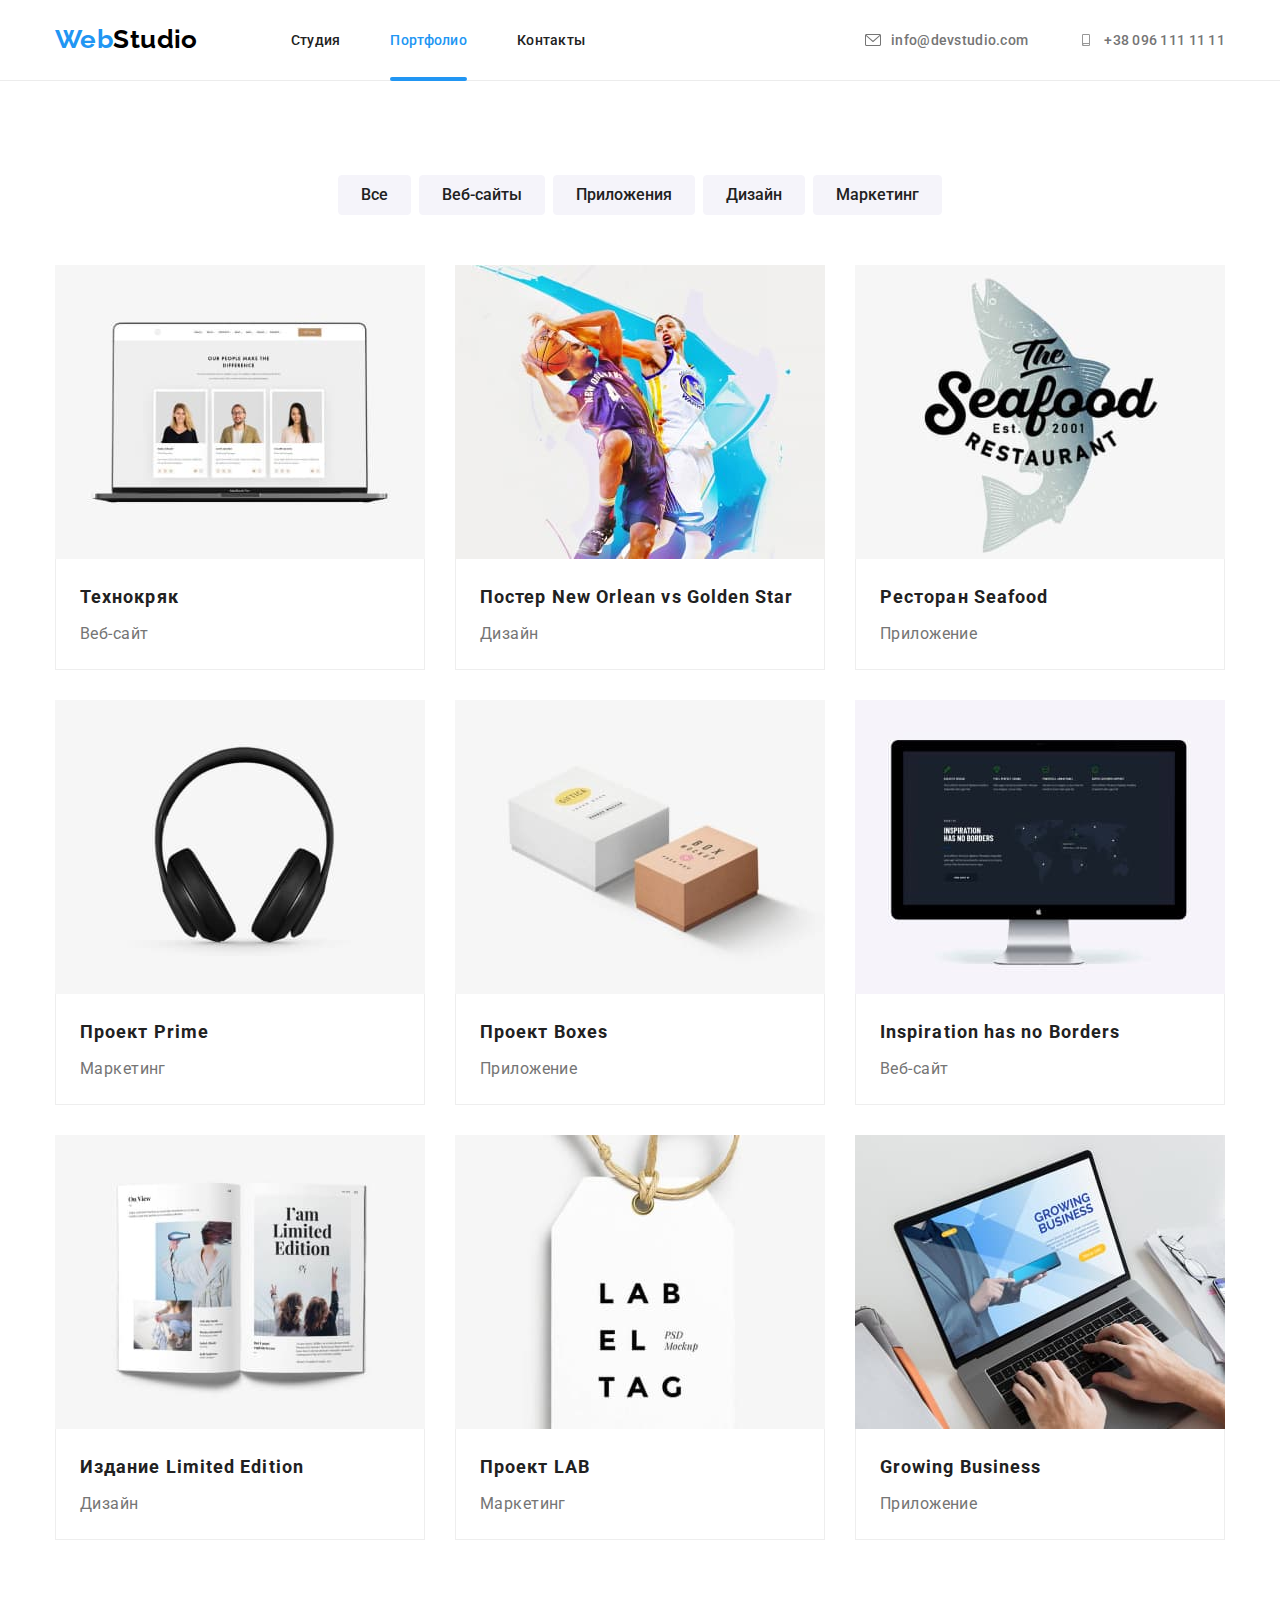
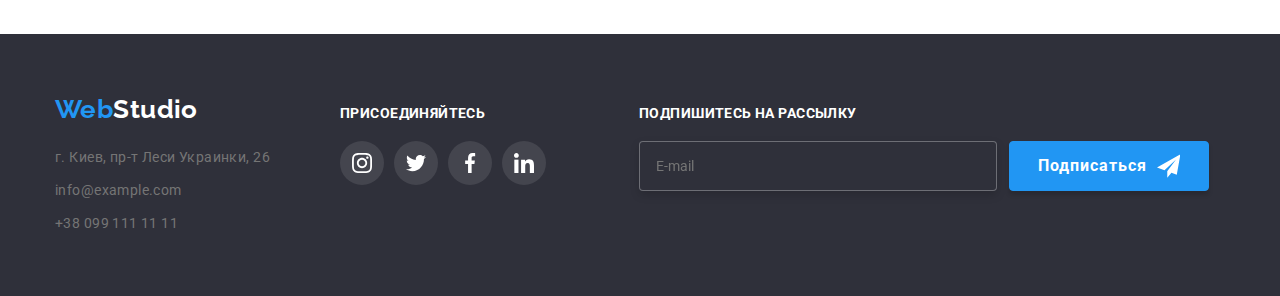
==== portfolio.html @ 95fa5e80 "initial" ====
<!DOCTYPE html>
<html lang="ru">

<head>
    <meta charset="UTF-8">
    <meta http-equiv="X-UA-Compatible" content="IE=edge">
    <meta name="viewport" content="width=device-width, initial-scale=1.0">
    <title>WebStudio (Version 2.1)</title>
    <link rel="preconnect" href="https://fonts.googleapis.com">
    <link rel="preconnect" href="https://fonts.gstatic.com" crossorigin>
    <link
        href="https://fonts.googleapis.com/css2?family=Raleway:wght@700&family=Roboto:wght@400;500;700;900&display=swap"
        rel="stylesheet">
    <link rel="stylesheet" href="https://cdnjs.cloudflare.com/ajax/libs/modern-normalize/1.1.0/modern-normalize.min.css">
    <link rel="stylesheet" href="./css/styles.css">
</head>

<body>
<!-- header -->
    <header class="header-nav">
        <div class="header-div container">
    
            <a lang="en" href="./index.html" class="logo-link"><span class="logo-accent">Web</span><span
                    class="logo-header">Studio</span></a>
    
            <nav>
                <ul class="nav list">
                    <li><a class="nav-link" href="./index.html">Студия</a></li>
                    <li><a class="nav-link current" href="./portfolio.html">Портфолио</a></li>
                    <li><a class="nav-link" href="">Контакты</a></li>
                </ul>
            </nav>
            <ul class="contact-list">
                <li><a class="nav-contact" href="mailto:info@devstudio.com">
                        <svg class="contacts-icon" width="16" height="12">
                            <use href="./images/icons.svg#icon-envelope"></use>
                        </svg>
                        info@devstudio.com</a></li>
                <li><a class="nav-contact" href="tel:+380961111111">
                        <svg class="contacts-icon" width="16" height="12">
                            <use href="./images/icons.svg#icon-smartphone"></use>
                        </svg>
                        +38 096 111 11 11</a></li>
            </ul>
    
        </div>
    </header>

<!-- main -->
    <main>
       <!-- filters -->
       <section class="section">
           <div class="container">
           <h1 class="section-title-hidden">Портфолио</h1>
           <ul class="filter list">
            <li><button class="filter-button" type="button">Все</button></li>
            <li><button class="filter-button" type="button">Веб-сайты</button></li>
            <li><button class="filter-button" type="button">Приложения</button></li>
            <li><button class="filter-button" type="button">Дизайн</button></li>
            <li><button class="filter-button" type="button">Маркетинг</button></li>
           </ul>
        

       <!-- projects -->
       
               <ul class="projects list">
            <li class="project-item">
                <a href="" class="link project-item-link">
                    <div class="thumb-portfolio"> 
                        <img  width="370" src="./images/technokr.jpg" alt="Технокряк">
                                               
                        <div class="portfolio-overlay"></div>
                        <span class="portfolio-overlay-text">Технокряк это современная площадка распространения коронавируса. Компании
                            используют эту платформу для цифрового
                            шпионажа и атак на защищённые сервера конкурентов.</span>
                    </div>

                    <div class="project-text">
                        <h2 class="title-portfolio">Технокряк</h2>
                        <p class="project-type">Веб-сайт</p>
                    </div>

                </a>
            </li>

            <li class="project-item">
                <a href="" class="link project-item-link">
                    <div class="thumb-portfolio"> 
                    <img width="370" src="./images/poster-new-orlean.jpg" alt="Постер New Orlean vs Golden Star">
                    <div class="portfolio-overlay"></div>
                    <span class="portfolio-overlay-text">Lorem ipsum dolor, sit amet consectetur adipisicing elit. Exercitationem ab quos fugit vitae quis dolorum accusantium non alias, assumenda perferendis!</span>
                    </div>
                <div class="project-text">
                    
                    <h2 class="title-portfolio">Постер New Orlean vs Golden Star</h2>
                    <p class="project-type">Дизайн</p>
                </div>               
                </a>
            </li>

            <li class="project-item">
                <a href="" class="link project-item-link">
                    <div class="thumb-portfolio">
                    <img width="370" src="./images/seafood.jpg" alt="Ресторан Seafood">
                    <div class="portfolio-overlay"></div>
                    <span class="portfolio-overlay-text">Lorem ipsum dolor, sit amet consectetur adipisicing elit. Exercitationem ab quos
                        fugit vitae quis dolorum accusantium non alias, assumenda perferendis!</span>
                    </div>
                <div class="project-text">
                    <h2 class="title-portfolio">Ресторан Seafood</h2>
                    <p class="project-type">Приложение</p>
                </div>
                </a>
            </li>

            <li class="project-item">
                <a href="" class="link project-item-link">
                    <div class="thumb-portfolio">
                    <img width="370" src="./images/prime.jpg" alt="Проект Prime">
                    <div class="portfolio-overlay"></div>
                    <span class="portfolio-overlay-text">Lorem ipsum dolor, sit amet consectetur adipisicing elit. Exercitationem ab quos
                        fugit vitae quis dolorum accusantium non alias, assumenda perferendis!</span>
                    </div>
                <div class="project-text">
                    <h2 class="title-portfolio">Проект Prime</h2>
                    <p class="project-type">Маркетинг</p>
                </div>
                </a>
            </li>

        <li class="project-item">
                <a href="" class="link project-item-link">
                    <div class="thumb-portfolio">
                    <img width="370" src="./images/boxes.jpg" alt="Проект Boxes">
                    <div class="portfolio-overlay"></div>
                    <span class="portfolio-overlay-text">Lorem ipsum dolor, sit amet consectetur adipisicing elit. Exercitationem ab quos
                        fugit vitae quis dolorum accusantium non alias, assumenda perferendis!</span>
                    </div>
                <div class="project-text">
                    <h2 class="title-portfolio">Проект Boxes</h2>
                    <p class="project-type">Приложение</p>
                </div>
                </a>
            </li>

            <li class="project-item">
                <a href="" class="link project-item-link">
                    <div class="thumb-portfolio">
                    <img width="370" src="./images/inspiration.jpg" alt="Inspiration has no Borders">
                    <div class="portfolio-overlay"></div>
                    <span class="portfolio-overlay-text">Lorem ipsum dolor, sit amet consectetur adipisicing elit. Exercitationem ab quos
                        fugit vitae quis dolorum accusantium non alias, assumenda perferendis!</span>
                    </div>
                <div class="project-text">
                    <h2 class="title-portfolio">Inspiration has no Borders</h2>
                    <p class="project-type">Веб-сайт</p>
                </div>
                </a>
            </li>

            <li class="project-item">
                <a href="" class="link project-item-link">
                    <div class="thumb-portfolio">
                    <img width="370" src="./images/limited-edition.jpg" alt="Издание Limited Edition">
                    <div class="portfolio-overlay"></div>
                    <span class="portfolio-overlay-text">Lorem ipsum dolor, sit amet consectetur adipisicing elit. Exercitationem ab quos
                        fugit vitae quis dolorum accusantium non alias, assumenda perferendis!</span>
                    </div>
                <div class="project-text">
                    <h2 class="title-portfolio">Издание Limited Edition</h2>
                    <p class="project-type">Дизайн</p>
                </div>
                </a>
            </li>

            <li class="project-item">
                <a href="" class="link project-item-link">
                    <div class="thumb-portfolio">
                    <img width="370" src="./images/lab.jpg" alt="Проект LAB">
                    <div class="portfolio-overlay"></div>
                    <span class="portfolio-overlay-text">Lorem ipsum dolor, sit amet consectetur adipisicing elit. Exercitationem ab quos
                        fugit vitae quis dolorum accusantium non alias, assumenda perferendis!</span>
                    </div>
                <div class="project-text">
                    <h2 class="title-portfolio">Проект LAB</h2>
                    <p class="project-type">Маркетинг</p>
                </div>
                </a>
            </li>
            <li class="project-item">
                <a href="" class="link project-item-link">
                    <div class="thumb-portfolio">
                    <img width="370" src="./images/growing-business.jpg" alt="Growing Business">
                    <div class="portfolio-overlay"></div>
                    <span class="portfolio-overlay-text">Lorem ipsum dolor, sit amet consectetur adipisicing elit. Exercitationem ab quos
                        fugit vitae quis dolorum accusantium non alias, assumenda perferendis!</span>
                    </div>
                <div class="project-text">
                    <h2 class="title-portfolio">Growing Business</h2>
                    <p class="project-type">Приложение</p>
                </div>
                </a>
            </li>   
           </ul>
        </div>
       </section>

   </main>

<!-- footer -->
<footer class="footer">
    <div class="container"> 
<section class="footer-container">

<div>
<a lang="en" href="./index.html" class="logo-link-footer"><span class="logo-accent">Web</span><span class="logo-footer">Studio</span></a>
<address>
    <ul class="list footer-list">
        <li><a class="address" href="https://goo.gl/maps/949zWMk1F1yrqGog6" target="_blank" rel="noreferrer noopener">г. Киев, пр-т Леси Украинки, 26</a></li>
        <li><a class="address" href="mailto:info@example.com">info@example.com</a></li>
        <li><a class="address" href="tel:+380991111111">+38 099 111 11 11</a></li>
    </ul>
</address>
</div>

<section class="join-section">
    <h3 class="join">присоединяйтесь</h3>
    <ul class="join-social">
        <li class="join-social-item">
            <a href="" class="join-social-link" aria-label="instagram link" rel="noreferrer noopener">
                <svg class="join-social-icon">
                    <use href="./images/icons.svg#icon-instagram-2"></use>
                </svg>
            </a>
        </li>
    
        <li class="join-social-item">
            <a href="" class="join-social-link" aria-label="instagram link" rel="noreferrer noopener">
                <svg class="join-social-icon">
                    <use href="./images/icons.svg#icon-twitter-1"></use>
                </svg>
            </a>
        </li>
    
        <li class="join-social-item">
            <a href="" class="join-social-link" aria-label="instagram link" rel="noreferrer noopener">
                <svg class="join-social-icon">
                    <use href="./images/icons.svg#icon-facebook-1"></use>
                </svg>
            </a>
        </li>
    
        <li class="join-social-item">
            <a href="" class="join-social-link" aria-label="instagram link" rel="noreferrer noopener">
                <svg class="join-social-icon">
                    <use href="./images/icons.svg#icon-linkedin-1"></use>
                </svg>
            </a>
        </li>
    </ul>
</section>

<section class="subscribe-section">
    <h3 class="join">Подпишитесь на рассылку</h3>
    
    <form autocomplete="off" class="subscribe-form">
        <input class="subscribe-input" name="subscribe" type="email" id="email-subscribe" placeholder="E-mail">
        
        <button type="submit" class="subscribe-button">Подписаться
            <svg class="subscribe-icon">
                <use href="./images/icons.svg#icon-send"></use>
            </svg>
        </button>
    </form>
</section>

    </div>

</footer>


</body>

</html>
---- css/styles.css ----
/*
шрифты
roboto 400 500 700 900
raleway 700
font-family: 'Raleway', sans-serif;
font-family: 'Roboto', sans-serif;
cubic-bezier(0.4, 0, 0.2, 1)

transition-property:
transition-duration: 250ms;
transition-timing-function: var(--cubic);
transition-delay: 0;

visually hidden

 position: absolute;
  white-space: nowrap;
  width: 1px;
  height: 1px;
  overflow: hidden;
  border: 0;
  padding: 0;
  clip: rect(0 0 0 0);
  clip-path: inset(50%);
  margin: -1px;
*/

:root {
  --main-text: #757575;
  --title-color: #212121;
  --accent-color: #2196f3;
  --main-background: #ffffff;
  --secondary-background: #f5f4fa;
  --black: #000000;
  --white: #ffffff;
  --dark-background: #2f303a;
  --address-inactive: color: rgba(255, 255, 255, 0.6);
  --header-border: #ECECEC;
  --hero-button-hover: #188CE8;
  --social-icon: #AFB1B8;
  --cubic: cubic-bezier(0.4, 0, 0.2, 1);
}

/*  */

.link {
  text-decoration: none;
}

body {
  color: var(--main-text);
  background-color: var(--main-background);
  font-family: "Roboto", sans-serif;
  font-size: 14px;
  line-height: 1.71;
  letter-spacing: 0.03em;
}


h1, h2, h3, p {
  margin: 0;
  padding: 0;
}

img {
  display: block;
  max-width: 100%;
  height: auto;;
}

ul {
  list-style: none;
  margin: 0;
  padding: 0;
}

.container {
width: 1200px;
padding: 0 15px;
margin-right: auto;
margin-left: auto;
}

.section {
padding-top: 94px;
padding-bottom: 94px;
}


/* header */

header {
  border-bottom: 1px solid #ECECEC; 
}
.header-div {
  display: flex;
  align-items: center;
  justify-content: flex-start;
  }


.logo-link {
  display: block;
  padding-top: 24px;
  padding-bottom: 24px;
  text-decoration: none;
}

.logo-accent {
  color: var(--accent-color);
  font-family: "Raleway", sans-serif;
  font-weight: 700;
  font-size: 26px;
  line-height: 1.17;
}
.logo-header {
  color: var(--black);
  font-family: "Raleway", sans-serif;
  font-weight: 700;
  font-size: 26px;
  line-height: 1.17;
}
.logo-footer {
  color: var(--main-background);
  font-family: "Raleway", sans-serif;
  font-weight: 700;
  font-size: 26px;
  line-height: 1.17;
}

.nav-link {
  display: block;
  padding-top: 32px;
  padding-bottom: 32px;

  color: var(--title-color);
  font-weight: 500;
  line-height: 1.17;
  text-decoration: none;
  letter-spacing: 0.02em;

  transition: color 250ms var(--cubic);
  }
.nav-link:hover,
.nav-link:focus,
.nav-link:active {
  color: var(--accent-color);
}
.current {
  display: block;
  padding-top: 32px;
  padding-bottom: 32px;

  color: var(--accent-color);
  font-weight: 500;
  text-decoration: none;
  letter-spacing: 0.02em;
  position: relative;
}

.current::after {
  content: "";
  display: flex;
  width: 100%;
  height: 4px;
  background-color: var(--accent-color);
  border-radius: 2px;
  position: absolute;
  bottom: -1px;
}

.contact-list {
  display: flex;
  margin-left: auto;
}
.contact-list li + li {
  margin-left: 50px;
}

.nav-contact {
  display: flex;
  justify-content: space-evenly;
  justify-content: center;
  align-items: center;
  padding-top: 32px;
  padding-bottom: 32px;

  color: var(--main-text);
  font-weight: 500;
  line-height: 1.17;
  text-decoration: none;
  letter-spacing: 0.02em;

  transition: color 250ms var(--cubic);
 
}
.nav-contact:hover,
.nav-contact:target {
  color: var(--accent-color);
}

.contacts-icon {
  fill: currentColor;
  margin-right: 10px;
}

.nav {
  display: flex;
  margin-left: 93px;
  }
  
.nav li:not(:last-child) {
  margin-right: 50px;
}

/* hero */
.hero {
  background-color: var(--dark-background);
  text-align: center;
  padding-top: 200px;
  padding-bottom: 200px;
  background-image: linear-gradient(rgba(47,48,58,0.4), rgba(47,48,58,0.4)), url("../images/hero.jpg") ;
  max-width: 1600px;
  margin-left: auto;
  margin-right: auto;
  background-repeat: no-repeat;
  background-position: center;
  background-size: cover;
  }

.hero-title {
  font-size: 44px;
  color: var(--white);
  font-weight: 900;
  line-height: 1.36;
  text-transform: uppercase;
  margin-bottom: 30px;
}
.hero-button {
  background-color: var(--accent-color);
  border: 1px solid var(--accent-color);
  border-radius: 4px;
  color: var(--white);
  cursor: pointer;
  font-family: inherit;
  font-weight: 700;
  line-height: 1.875;
  font-size: 16px;
  width: 200px;
  height: 50px;

transition: background-color 250ms var(--cubic);
}
.hero-button:hover,
.hero-button:focus {
background-color: var(--hero-button-hover);
}



/* main */

/* features */

.features.list {
display: flex;
justify-content: center;
}

.features-list-item {
  width: 270px;
}

.features.list li+li {
    margin-left: 30px;
}
.features-paragraph {
  display: block;
  width: 270px; 
}
.features-icon {
  width: 70px;
  height: 70px;

}
.features-icon-box {
  display: flex;
  justify-content: space-evenly;
  justify-content: center;
  align-items: center;
  width: 270px;
  height: 120px;
  background-color: var(--secondary-background);
  border-radius: 4px;
  margin-bottom: 30px;
  }

.section-title {
  color: var(--title-color);
  font-weight: 700;
  font-size: 36px;
  line-height: 1.17;
  text-align: center;
  margin-bottom: 50px;
}

.title-text {
  color: var(--title-color);
  font-weight: 700;
  line-height: 1.17;
  margin-bottom: 10px;
}

/* visually hidden */
.section-title-hidden {
  position: absolute;
  white-space: nowrap;
  width: 1px;
  height: 1px;
  overflow: hidden;
  border: 0;
  padding: 0;
  clip: rect(0 0 0 0);
  clip-path: inset(50%);
  margin: -1px;
}

/* occupation */
.occupation.section {
  padding-top: 0;
}

.occupation.list {
  display: flex;
  justify-content: center;
}
.occupation li+li {
  margin-left: 30px;
}

.occupation-item {
  position: relative;
}



.occupation-overlay {
  background-color: var(--dark-background);
  display: block;
  position: absolute;
  height: 70px;
  left: 0;
  right: 0;
  bottom: 0;
  opacity: 80%;

}

.occupation-text {
font-style: normal;
font-weight: 700;
font-size: 14px;
line-height: 16px;
letter-spacing: 0.03em;
text-transform: uppercase;
text-align: center;
color: var(--main-background);

display: block;
width: 370px;
position: absolute;
bottom: 27px;
}

/* team */
.team.section {
  background-color: var(--secondary-background);
}

.team.list {
  display: flex;
  justify-content: center;
}

.team-member {
  background-color: var(--main-background);
  box-shadow: 0px 1px 3px rgba(0, 0, 0, 0.12), 0px 1px 1px rgba(0, 0, 0, 0.14), 0px 2px 1px rgba(0, 0, 0, 0.2);
  border-radius: 0px 0px 4px 4px;
  width: 270px;
  text-align: center;
}

.team > li+li {
  margin-left: 30px;
}

.team-card {
  padding-top: 30px;
  padding-bottom: 30px;
}

.team-name {
  color: var(--title-color);
  font-weight: 500;
  line-height: 1.17;
  font-size: 16px;
}
.team-job {
  line-height: 1.17;
  font-size: 16px;
  margin-top: 10px;
}
 .team-social {
    margin-top: 16px;
    display: flex;
    justify-content: space-evenly;
    justify-content: center;
    align-items: center;
  }
  .team-social-item {
    color: var(--social-icon);    
    }

  .team-social-item:not(:last-child) {
    margin-right: 10px;
  }

  .team-social-link {
    color: var(--social-icon);
    fill: var(--social-icon);
    width: 44px;
    height: 44px;
    display: flex;
    justify-content: center;
    align-items: center;
    border-radius: 50%;
    
    transition: background-color 250ms var(--cubic);
      }

  .team-social-icon {
    width: 20px;
    height: 20px;
    fill: currentColor;
  }

  .team-social-link:hover, .team-social-link:focus {
    color: var(--main-background);
    fill: currentColor;
    background-color: var(--accent-color);
  }



/* clients section */
  .clients-list {
    display: flex;
  }
  .clients-list-item {
    display: flex;
          }

  .clients-link {
    color: var(--social-icon);
    width: 170px;
    height: 92px;
    border: 1px solid var(--social-icon);
    border-radius: 4px;
    display: flex;
    justify-content: center;
    align-items: center;

    transition: border 250ms var(--cubic), color 250ms var(--cubic);
          }

  .clients-list-item:not(:last-child) {
    margin-right: 30px;
  }
.clients-link:hover, .clients-link:focus {
  border: 1px solid var(--accent-color);
  color: var(--accent-color);
}

.client-icon {
  /* width: 106px;
  height: 60px; */
  fill: currentColor;
}

/* footer */
.footer {  
  margin-right: auto;
  margin-left: auto;
  padding-top: 60px;
  padding-bottom: 60px;
  background-color: var(--dark-background);
}

.logo-link-footer {
  display: block;
  margin-bottom: 20px;
  text-decoration: none;
}

.address-text {
  color: var(--white);
  font-style: normal;
  text-decoration: none;
}
.address {
  color: var(--address-inactive);
  font-style: normal;
  text-decoration: none;

  transition: color 250ms var(--cubic);

}
.address:hover,
.address:focus {
  color: var(--white);
}
address ul {
  padding-left: 0;
}

.footer-list li+li {
  margin-top: 9px;
}
/* join footer section */
  .footer-container {
    display: flex;
    align-items: baseline;
  }
  .join-section {
    margin-left: 70px;
    width: 206px;
    }

  .join {
  font-family: Roboto;
  font-style: normal;
  font-weight: 700;
  font-size: 14px;
  line-height: 16px;
  letter-spacing: 0.03em;
  text-transform: uppercase;
  color: var(--main-background);
  margin-bottom: 20px;
  }

  .join-social {
    display: flex;
    align-items: center;
  }

  .join-social-link {
    color: var(--main-background);
    width: 44px;
    height: 44px;
    background-color: rgba(255, 255, 255, 0.1);
    border-radius: 50%; 
    display: flex;  
    justify-content: center;
    align-items: center;  

    transition: background-color 250ms var(--cubic);
      }
  
  .join-social-item:not(:last-child) {
    margin-right: 10px;
     }

  .join-social-link:hover, .join-social-link:focus {
    background-color: var(--accent-color);
  }

  .join-social-icon {
    width: 20px;
    height: 20px;
    fill: currentColor;
  }

/* portfolio */
.filter {
  display: flex;
  justify-content: center;
}
.filter li+li {
  margin-left: 8px;
}

.filter-button {
  background-color: var(--secondary-background);
  color: var(--title-color);
  line-height: 1.625;
  font-family: inherit;
  font-weight: 500;
  font-size: 16px;
  border: 1px solid var(--secondary-background);
  border-radius: 4px;
  padding: 6px 22px;

  transition: background-color 250ms var(--cubic), 
  color 250ms var(--cubic), 
  border 250ms var(--cubic), 
  box-shadow 250ms var(--cubic);
}
.filter-button:hover,
.filter-button:focus {
  background-color: var(--accent-color);
  color: var(--main-background);
  cursor: pointer;
  border: 1px solid var(--accent-color);
  box-shadow: 0px 3px 1px rgba(0, 0, 0, 0.1), 0px 1px 2px rgba(0, 0, 0, 0.08), 0px 2px 2px rgba(0, 0, 0, 0.12);
}

.title-portfolio {
  color: var(--title-color);
  font-size: 18px;
  line-height: 2;
  letter-spacing: 0.06em;
  margin-bottom: 4px;
}
.project-type {
  line-height: 1.875;
  color: var(--main-text);
  font-size: 16px;
}
.projects.list {
  margin-top: 50px;
  display: flex;
  flex-wrap: wrap;
  justify-content: center;
}

.project-item {
  margin-bottom: 30px;  
  margin-left: 30px;
}

.projects li:nth-child(3n+1) {
  margin-left: 0;
}
.projects li:nth-last-child(-n+3) {
  margin-bottom: 0;
}

.project-item-link {
  display: block;
  width: 370px;
  position: relative;

  transition: box-shadow 250ms var(--cubic);
}

.project-item-link:hover, .project-item-link:focus {
  box-shadow: 0px 1px 1px rgba(0, 0, 0, 0.12), 0px 4px 4px rgba(0, 0, 0, 0.06), 1px 4px 6px rgba(0, 0, 0, 0.16);  
}

.thumb-portfolio {
  display: block;
  position: relative;
  overflow: hidden;
  top: 0;
  left: 0;
  width: 370px;
}

.portfolio-overlay {
  position: absolute;
  display: block;
  background-color: var(--accent-color);
  
  width: 100%;
  height: 294px;
  top: 0;
  left: 0;

  transition: transform 250ms var(--cubic);
  transform: translateY(101%);
  opacity: 90%;
}

.portfolio-overlay-text {
position: absolute;
display: block;
width: 322px;
height: 100%;
top: 63px;
left: 24px;

font-size: 18px;
line-height: 28px;
letter-spacing: 0.03em;
color: var(--main-background);

transition: transform 250ms var(--cubic);
transform: translateY(101%);
}

.project-item-link:hover .portfolio-overlay, .project-item-link:focus .portfolio-overlay {
  transform: translateY(0);
}

.project-item-link:hover .portfolio-overlay-text, .project-item-link:focus .portfolio-overlay-text {
  transform: translateY(0);
}

.project-text {
  width: 370px;
  padding: 20px 24px;
  border-right: 1px solid #EEEEEE;
  border-left: 1px solid #EEEEEE;
  border-bottom: 1px solid #EEEEEE;
}

/* модалка */

.backdrop {
  position: fixed;
  top: 0;
  left: 0;
  right: 0;
  bottom: 0;
  background: rgba(0, 0, 0, 0.2);

  transition: opacity 250ms var(--cubic);   
}

.is-hidden {
  visibility: 0;
  opacity: 0;
  pointer-events: none;
}

.backdrop.is-hidden .modal {
  transform: translate(-50%, 300%) scale(3);    
}

.modal {
  min-width: 528px;
  min-height: 581px;
  background-color: var(--main-background);
  position: absolute;
  top: 50%;
  left: 50%;
  transform: translate(-50%, -50%) scale(1);

  transition: transform 300ms var(--cubic);
  padding: 40px;
}



.modal-close {
  width: 11px;
  height: 11px;
  fill: currentColor;    
}

.modal-button {
  padding: 0;
  position: absolute;
  right: 8px;
  top: 8px;
  width: 30px;
  height: 30px;
  
  display: flex;
  align-items: center;
  justify-content: center;

  background-color: var(--main-background);
  color: #000000;
  border: 1px solid #0000001A;
  border-radius: 50%;

  transition: color 250ms var(--cubic);    
}

.modal-button:hover, .modal-button:focus {
  color: var(--accent-color);
}

.modal-title {
  color: var(--title-color);
  font-weight: 700;
font-size: 20px;
line-height: 23px;
text-align: center;
letter-spacing: 0.03em;
margin-bottom: 30px;
}

.form-field {
  display: block;
  position: relative;
  width: 448px;
  height: 58px;
  margin-bottom: 10px;
}

.label {
  font-size: 12px;
line-height: 14px;
letter-spacing: 0.01em;

position: absolute;
top: -11px;
left: 0;
transform: translateY(-50%);
user-select: none;
}

.input-tab {
  width: 100%;
  height: 40px;
  border: 1px solid rgba(33, 33, 33, 0.2);
  border-radius: 4px;
  padding: 12px 42px;
  outline: none;

  transition: border-color 250ms var(--cubic), color 250ms var(--cubic);
}

.input-tab:hover, 
.input-tab:focus {
  border-color: var(--accent-color);
}

.modal-form-icon-div {
  color: var(--title-color);
  transition: color 250ms var(--cubic);
}

.modal-form-icon-div:hover,
.modal-form-icon-div:focus {
  color: var(--accent-color);
}

.input-tab:hover ~ .modal-form-icon-div, 
.input-tab:focus ~ .modal-form-icon-div {
  color: var(--accent-color);
}

.modal-form-icon-div {
  color: var(--title-color);
}

.input-tab:not(:placeholder-shown) ~ .modal-form-icon-div {
  color: var(--accent-color);
}
.input-tab:not(:placeholder-shown) {
  border-color: var(--accent-color);
}

.modal-form-icon {
  fill: currentColor;
  width: 18px;
  height: 18px;
  position: absolute;
  top: 11px;
  left: 12px;
}

.comment-field {
  display: block;
  position: relative;
  width: 448px;
  height: 120px;
  margin-bottom: 20px;
}

.comment {
  resize: none;
  padding: 12px 16px;
  width: 448px;
  height: 120px;
}

.agreement {
  display: flex;
  align-items: center;
  justify-content: center;
  margin-bottom: 30px;
  user-select: none;
}

.checkbox-square {
  width: 16px;
  height: 15px;
  border: 2px solid var(--title-color);
  border-radius: 4px;
  margin-right: 8px;
  display: flex;
  align-items: center;
  justify-items: center;
  background-origin: border-box;
}

.checkbox {
  position: absolute;
  white-space: nowrap;
  width: 1px;
  height: 1px;
  overflow: hidden;
  border: 0;
  padding: 0;
  clip: rect(0 0 0 0);
  clip-path: inset(50%);
  margin: -1px;  
}

.agreement-link {
  text-decoration: underline;
  color: var(--accent-color);
}

.agreement-check {
  cursor: pointer;
  user-select: none;
  display: flex;
  align-items: center;
  justify-content: center;  
}

.agreement-check::before {
    content: ' ';
    margin-right: 8px;
    min-width: 16px;
    min-height: 15px;
    background-origin: border-box;
    background-size: cover;
    cursor: pointer;
    width: 16px;
    height: 15px;
    border: 2px solid var(--title-color);
    border-radius: 4px; 
    margin-right: 8px;
    transition: background-image 250ms var(--cubic);    
}

.checkbox:checked ~ .agreement-check::before {
  background-image: url("../images/iconcheck.svg");
  border: none;  
}

.icon-check {
  width: 11px;
  height: 8px;
}

/* .agreement {
  display: flex;
  align-items: center;
  justify-content: center;
  margin-bottom: 30px;
  user-select: none;
}

.checkbox-square {
  width: 16px;
  height: 15px;
  border: 2px solid var(--title-color);
  border-radius: 4px;
  margin-right: 8px;
  display: flex;
  align-items: center;
  justify-items: center;
  background-origin: border-box;
}

.checkbox {
  position: absolute;
  white-space: nowrap;
  width: 1px;
  height: 1px;
  overflow: hidden;
  border: 0;
  padding: 0;
  clip: rect(0 0 0 0);
  clip-path: inset(50%);
  margin: -1px;
}

.checkbox:checked + .checkbox-square {
  border-color: var(--accent-color);
  background-color: var(--accent-color);
}

.agreement-link {
  text-decoration: underline;
  color: var(--accent-color);
}

.icon-check {
  width: 11px;
  height: 8px;
} */

.submit {
  display: block;
  margin-right: auto;
  margin-left: auto;
  width: 200px;
  height: 50px;
  padding: 0;
  
  font-weight: 700;
  font-size: 16px;
  line-height: 30px;
  letter-spacing: 0.06em;
  color: var(--main-background);
  border: 1px solid var(--accent-color);
  background-color: var(--accent-color);
  border-radius: 4px;
  cursor: pointer;
  filter: drop-shadow(0px 4px 4px rgba(0, 0, 0, 0.25));  

  transition: border-color 250ms var(--cubic), background-color 250ms var(--cubic);
}

.submit:hover,
.submit:focus {
  border-color: var(--hero-button-hover);
  background-color: var(--hero-button-hover);
  box-shadow: 0px 4px 4px rgba(0, 0, 0, 0.15);
}

.subscribe-section {
margin-left: 93px;
}

.subscribe-button {
  display: flex;
  align-items: center;
  text-align: center;

  width: 200px;
  height: 50px;
  border-radius: 4px;
  padding: 10px 28px;
  margin-left: 12px;

  background-color: var(--accent-color);
  border: 1px solid var(--accent-color);
  box-shadow: 0px 4px 4px rgba(0, 0, 0, 0.15);
  
  font-weight: 700;
  font-size: 16px;
  line-height: 30px;  
  letter-spacing: 0.06em;
  color: var(--main-background);

  cursor: pointer;
}

.subscribe-icon {
  fill: currentColor;
  width: 24px;
  height: 24px;
  margin-left: 10px;
}

.subscribe-form {
  display: flex;
}

.subscribe-input {
  width: 358px;
  height: 50px;
  border: 1px solid rgba(255, 255, 255, 0.3);
  box-sizing: border-box;
  filter: drop-shadow(0px 4px 4px rgba(0, 0, 0, 0.15));
  border-radius: 4px;
  background-color: var(--dark-background);
  padding: 15px 16px;
  color: var(--white);
}
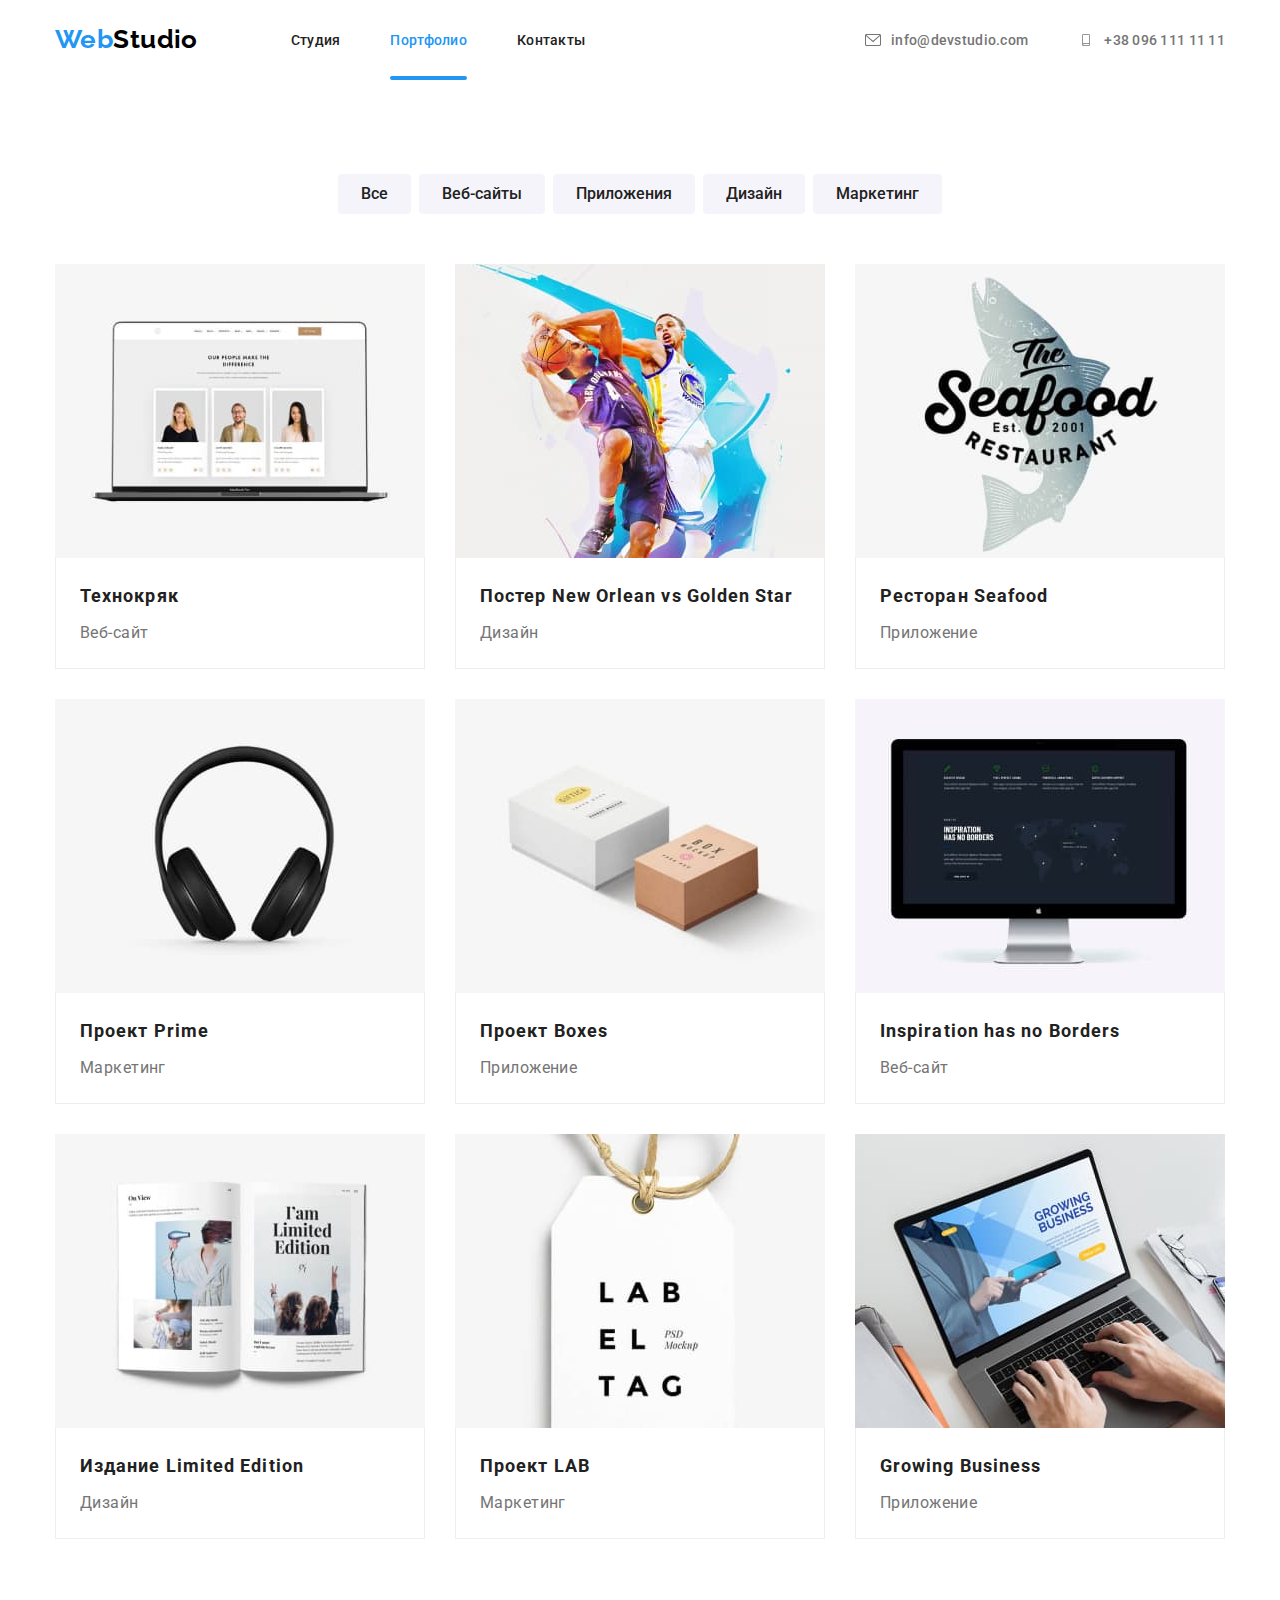
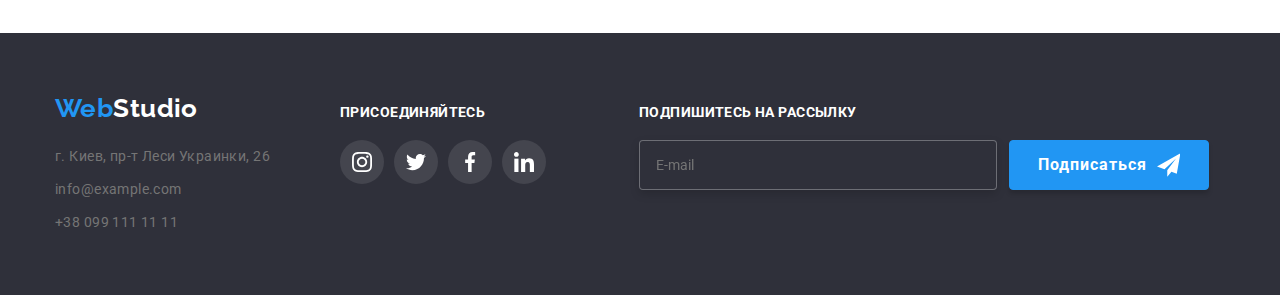
==== commit 33f685a4: "sass" ====
--- a/portfolio.html
+++ b/portfolio.html
@@ -12,7 +12,8 @@
         href="https://fonts.googleapis.com/css2?family=Raleway:wght@700&family=Roboto:wght@400;500;700;900&display=swap"
         rel="stylesheet">
     <link rel="stylesheet" href="https://cdnjs.cloudflare.com/ajax/libs/modern-normalize/1.1.0/modern-normalize.min.css">
-    <link rel="stylesheet" href="./css/styles.css">
+    
+    <link rel="stylesheet" href="./css/main.min.css">
 </head>
 
 <body>
@@ -20,8 +21,8 @@
     <header class="header-nav">
         <div class="header-div container">
     
-            <a lang="en" href="./index.html" class="logo-link"><span class="logo-accent">Web</span><span
-                    class="logo-header">Studio</span></a>
+            <a lang="en" href="./index.html" class="logo-link"><span class="logo logo-accent">Web</span><span
+                    class="logo logo-header">Studio</span></a>
     
             <nav>
                 <ul class="nav list">
@@ -51,7 +52,7 @@
        <!-- filters -->
        <section class="section">
            <div class="container">
-           <h1 class="section-title-hidden">Портфолио</h1>
+           <h1 class="visually-hidden">Портфолио</h1>
            <ul class="filter list">
             <li><button class="filter-button" type="button">Все</button></li>
             <li><button class="filter-button" type="button">Веб-сайты</button></li>
@@ -63,7 +64,7 @@
 
        <!-- projects -->
        
-               <ul class="projects list">
+               <ul class="projects">
             <li class="project-item">
                 <a href="" class="link project-item-link">
                     <div class="thumb-portfolio"> 
@@ -213,7 +214,7 @@
 <section class="footer-container">
 
 <div>
-<a lang="en" href="./index.html" class="logo-link-footer"><span class="logo-accent">Web</span><span class="logo-footer">Studio</span></a>
+<a lang="en" href="./index.html" class="logo-link-footer"><span class="logo logo-accent">Web</span><span class="logo logo-footer">Studio</span></a>
 <address>
     <ul class="list footer-list">
         <li><a class="address" href="https://goo.gl/maps/949zWMk1F1yrqGog6" target="_blank" rel="noreferrer noopener">г. Киев, пр-т Леси Украинки, 26</a></li>
--- a/css/main.min.css
+++ b/css/main.min.css
@@ -0,0 +1,2 @@
+:root{--main-text: #757575;--title-color: #212121;--accent-color: #2196f3;--main-background: #ffffff;--secondary-background: #f5f4fa;--black: #000000;--white: #ffffff;--dark-background: #2f303a;--address-inactive: color: rgba(255, 255, 255, 0.6);--header-border: #ECECEC;--hero-button-hover: #188CE8;--social-icon: #AFB1B8;--cubic: cubic-bezier(0.4, 0, 0.2, 1)}body{color:var(--main-text);background-color:var(--main-background);font-family:"Roboto", sans-serif;font-size:14px;line-height:1.71;letter-spacing:0.03em}.section{padding-top:94px;padding-bottom:94px}h1,h2,h3,p{margin:0;padding:0}img{display:block;max-width:100%;height:auto}ul{list-style:none;margin:0;padding:0}.link{text-decoration:none}.container{width:1200px;padding:0 15px;margin-right:auto;margin-left:auto}.visually-hidden{position:absolute;white-space:nowrap;width:1px;height:1px;overflow:hidden;border:0;padding:0;clip:rect(0 0 0 0);clip-path:inset(50%);margin:-1px}.section-title{color:var(--title-color);font-weight:700;font-size:36px;line-height:1.17;text-align:center;margin-bottom:50px}.title-text{color:var(--title-color);font-weight:700;line-height:1.17;margin-bottom:10px}.logo-link{display:block;padding-top:24px;padding-bottom:24px;text-decoration:none}.logo{font-family:"Raleway", sans-serif;font-weight:700;font-size:26px;line-height:1.17}.logo-accent{color:var(--accent-color)}.logo-header{color:var(--black)}.logo-footer{color:var(--main-background)}.header{border-bottom:1px solid #ECECEC}.header-div{display:flex;align-items:center;justify-content:flex-start}.nav-link{display:block;padding-top:32px;padding-bottom:32px;color:var(--title-color);font-weight:500;line-height:1.17;text-decoration:none;letter-spacing:0.02em;transition:color 250ms var(--cubic)}.nav-link:hover,.nav-link:focus,.nav-link:active{color:var(--accent-color)}.current{display:block;padding-top:32px;padding-bottom:32px;color:var(--accent-color);font-weight:500;text-decoration:none;letter-spacing:0.02em;position:relative}.current::after{content:"";display:flex;width:100%;height:4px;background-color:var(--accent-color);border-radius:2px;position:absolute;bottom:0}.contact-list{display:flex;margin-left:auto}.contact-list li+li{margin-left:50px}.nav-contact{display:flex;justify-content:space-evenly;justify-content:center;align-items:center;padding-top:32px;padding-bottom:32px;color:var(--main-text);font-weight:500;line-height:1.17;text-decoration:none;letter-spacing:0.02em;transition:color 250ms var(--cubic)}.nav-contact:hover,.nav-contact:focus{color:var(--accent-color)}.contacts-icon{fill:currentColor;margin-right:10px}.nav{display:flex;margin-left:93px}.nav li:not(:last-child){margin-right:50px}.hero{background-color:var(--dark-background);text-align:center;padding-top:200px;padding-bottom:200px;background-image:linear-gradient(rgba(47,48,58,0.4), rgba(47,48,58,0.4)),url("../images/hero.jpg");max-width:1600px;margin-left:auto;margin-right:auto;background-repeat:no-repeat;background-position:center;background-size:cover}.hero-title{font-size:44px;color:var(--white);font-weight:900;line-height:1.36;text-transform:uppercase;margin-bottom:30px}.hero-button{background-color:var(--accent-color);border:1px solid var(--accent-color);border-radius:4px;color:var(--white);cursor:pointer;font-family:inherit;font-weight:700;line-height:1.875;font-size:16px;width:200px;height:50px;transition:background-color 250ms var(--cubic)}.hero-button:hover,.hero-button:focus{background-color:var(--hero-button-hover)}.features-list{display:flex;justify-content:center}.features-list li+li{margin-left:30px}.features-list-item{width:270px}.features-paragraph{display:block;width:270px}.features-icon{width:70px;height:70px}.features-icon-box{display:flex;justify-content:space-evenly;justify-content:center;align-items:center;width:270px;height:120px;background-color:var(--secondary-background);border-radius:4px;margin-bottom:30px}.occupation-section{padding-top:0}.occupation-list{display:flex;justify-content:center}.occupation-list li+li{margin-left:30px}.occupation-item{position:relative}.occupation-overlay{background-color:var(--dark-background);display:block;position:absolute;height:70px;left:0;right:0;bottom:0;opacity:80%}.occupation-text{font-style:normal;font-weight:700;font-size:14px;line-height:16px;letter-spacing:0.03em;text-transform:uppercase;text-align:center;color:var(--main-background);display:block;width:370px;position:absolute;bottom:27px}.team.section{background-color:var(--secondary-background)}.team-list{display:flex;justify-content:center}.team-list>li+li{margin-left:30px}.team-member{background-color:var(--main-background);box-shadow:0px 1px 3px rgba(0,0,0,0.12),0px 1px 1px rgba(0,0,0,0.14),0px 2px 1px rgba(0,0,0,0.2);border-radius:0px 0px 4px 4px;width:270px;text-align:center}.team-card{padding-top:30px;padding-bottom:30px}.team-name{color:var(--title-color);font-weight:500;line-height:1.17;font-size:16px}.team-job{line-height:1.17;font-size:16px;margin-top:10px}.team-social{margin-top:16px;display:flex;justify-content:space-evenly;justify-content:center;align-items:center}.team-social-item{color:var(--social-icon)}.team-social-item:not(:last-child){margin-right:10px}.team-social-link{color:var(--social-icon);fill:var(--social-icon);width:44px;height:44px;display:flex;justify-content:center;align-items:center;border-radius:50%;transition:background-color 250ms var(--cubic)}.team-social-link:hover,.team-social-link:focus{color:var(--main-background);fill:currentColor;background-color:var(--accent-color)}.team-social-icon{width:20px;height:20px;fill:currentColor}.clients-list{display:flex}.clients-list-item{display:flex}.clients-list-item:not(:last-child){margin-right:30px}.clients-link{color:var(--social-icon);width:170px;height:92px;border:1px solid var(--social-icon);border-radius:4px;display:flex;justify-content:center;align-items:center;transition:border 250ms var(--cubic),color 250ms var(--cubic)}.clients-link:hover,.clients-link:focus{border:1px solid var(--accent-color);color:var(--accent-color)}.client-icon{fill:currentColor}.footer{margin-right:auto;margin-left:auto;padding-top:60px;padding-bottom:60px;background-color:var(--dark-background)}.logo-link-footer{display:block;margin-bottom:20px;text-decoration:none}.address-text{color:var(--white);font-style:normal;text-decoration:none}.address{color:var(--address-inactive);font-style:normal;text-decoration:none;transition:color 250ms var(--cubic)}.address:hover,.address:focus{color:var(--white)}.footer-list li+li{margin-top:9px}.footer-container{display:flex;align-items:baseline}.join-section{margin-left:70px;width:206px}.join{font-family:Roboto;font-style:normal;font-weight:700;font-size:14px;line-height:16px;letter-spacing:0.03em;text-transform:uppercase;color:var(--main-background);margin-bottom:20px}.join-social{display:flex;align-items:center}.join-social-link{color:var(--main-background);width:44px;height:44px;background-color:rgba(255,255,255,0.1);border-radius:50%;display:flex;justify-content:center;align-items:center;transition:background-color 250ms var(--cubic)}.join-social-link:hover,.join-social-link:focus{background-color:var(--accent-color)}.join-social-item:not(:last-child){margin-right:10px}.join-social-icon{width:20px;height:20px;fill:currentColor}.subscribe-section{margin-left:93px}.subscribe-button{display:flex;align-items:center;text-align:center;width:200px;height:50px;border-radius:4px;padding:10px 28px;margin-left:12px;background-color:var(--accent-color);border:1px solid var(--accent-color);box-shadow:0px 4px 4px rgba(0,0,0,0.15);font-weight:700;font-size:16px;line-height:30px;letter-spacing:0.06em;color:var(--main-background);cursor:pointer}.subscribe-icon{fill:currentColor;width:24px;height:24px;margin-left:10px}.subscribe-form{display:flex}.subscribe-input{width:358px;height:50px;border:1px solid rgba(255,255,255,0.3);box-sizing:border-box;filter:drop-shadow(0px 4px 4px rgba(0,0,0,0.15));border-radius:4px;background-color:var(--dark-background);padding:15px 16px;color:var(--white)}.backdrop{position:fixed;top:0;left:0;right:0;bottom:0;background:rgba(0,0,0,0.2);transition:opacity 250ms var(--cubic)}.is-hidden{visibility:0;opacity:0;pointer-events:none}.backdrop.is-hidden .modal{transform:translate(-50%, 300%) scale(3)}.modal{min-width:528px;min-height:581px;background-color:var(--main-background);position:absolute;top:50%;left:50%;transform:translate(-50%, -50%) scale(1);transition:transform 300ms var(--cubic);padding:40px}.modal-close{width:11px;height:11px;fill:currentColor}.modal-button{padding:0;position:absolute;right:8px;top:8px;width:30px;height:30px;display:flex;align-items:center;justify-content:center;background-color:var(--main-background);color:#000000;border:1px solid #0000001A;border-radius:50%;transition:color 250ms var(--cubic)}.modal-button:hover,.modal-button:focus{color:var(--accent-color)}.modal-title{color:var(--title-color);font-weight:700;font-size:20px;line-height:23px;text-align:center;letter-spacing:0.03em;margin-bottom:30px}.form-field{display:block;position:relative;width:448px;height:58px;margin-bottom:10px}.label{font-size:12px;line-height:14px;letter-spacing:0.01em;position:absolute;top:-11px;left:0;transform:translateY(-50%);user-select:none}.input-tab{width:100%;height:40px;border:1px solid rgba(33,33,33,0.2);border-radius:4px;padding:12px 42px;outline:none;transition:border-color 250ms var(--cubic),color 250ms var(--cubic)}.input-tab:hover,.input-tab:focus{border-color:var(--accent-color)}.input-tab:not(:placeholder-shown){border-color:var(--accent-color)}.modal-form-icon-div{color:var(--title-color);transition:color 250ms var(--cubic)}.modal-form-icon-div:hover,.modal-form-icon-div:focus{color:var(--accent-color)}.input-tab:hover ~ .modal-form-icon-div,.input-tab:focus ~ .modal-form-icon-div{color:var(--accent-color)}.input-tab:not(:placeholder-shown) ~ .modal-form-icon-div{color:var(--accent-color)}.modal-form-icon{fill:currentColor;width:18px;height:18px;position:absolute;top:11px;left:12px}.comment-field{display:block;position:relative;width:448px;height:120px;margin-bottom:20px}.comment{resize:none;padding:12px 16px;width:448px;height:120px}.agreement{display:flex;align-items:center;justify-content:center;margin-bottom:30px;user-select:none}.checkbox-square{width:16px;height:15px;border:2px solid var(--title-color);border-radius:4px;margin-right:8px;display:flex;align-items:center;justify-items:center;background-origin:border-box}.checkbox{position:absolute;white-space:nowrap;width:1px;height:1px;overflow:hidden;border:0;padding:0;clip:rect(0 0 0 0);clip-path:inset(50%);margin:-1px}.agreement-link{text-decoration:underline;color:var(--accent-color)}.agreement-check{cursor:pointer;user-select:none;display:flex;align-items:center;justify-content:center}.agreement-check::before{content:' ';margin-right:8px;min-width:16px;min-height:15px;background-origin:border-box;background-size:cover;cursor:pointer;width:16px;height:15px;border:2px solid var(--title-color);border-radius:4px;margin-right:8px;transition:background-image 250ms var(--cubic)}.checkbox:checked ~ .agreement-check::before{background-image:url("../images/iconcheck.svg");border:none}.icon-check{width:11px;height:8px}.submit{display:block;margin-right:auto;margin-left:auto;width:200px;height:50px;padding:0;font-weight:700;font-size:16px;line-height:30px;letter-spacing:0.06em;color:var(--main-background);border:1px solid var(--accent-color);background-color:var(--accent-color);border-radius:4px;cursor:pointer;filter:drop-shadow(0px 4px 4px rgba(0,0,0,0.25));transition:border-color 250ms var(--cubic),background-color 250ms var(--cubic)}.submit:hover,.submit:focus{border-color:var(--hero-button-hover);background-color:var(--hero-button-hover);box-shadow:0px 4px 4px rgba(0,0,0,0.15)}.filter{display:flex;justify-content:center}.filter li+li{margin-left:8px}.filter-button{background-color:var(--secondary-background);color:var(--title-color);line-height:1.625;font-family:inherit;font-weight:500;font-size:16px;border:1px solid var(--secondary-background);border-radius:4px;padding:6px 22px;transition:background-color 250ms var(--cubic),color 250ms var(--cubic),border 250ms var(--cubic),box-shadow 250ms var(--cubic)}.filter-button:hover,.filter-button:focus{background-color:var(--accent-color);color:var(--main-background);cursor:pointer;border:1px solid var(--accent-color);box-shadow:0px 3px 1px rgba(0,0,0,0.1),0px 1px 2px rgba(0,0,0,0.08),0px 2px 2px rgba(0,0,0,0.12)}.title-portfolio{color:var(--title-color);font-size:18px;line-height:2;letter-spacing:0.06em;margin-bottom:4px}.project-type{line-height:1.875;color:var(--main-text);font-size:16px}.projects{margin-top:50px;display:flex;flex-wrap:wrap;justify-content:center}.projects li:nth-child(3n+1){margin-left:0}.projects li:nth-last-child(-n+3){margin-bottom:0}.project-item{margin-bottom:30px;margin-left:30px}.project-item-link{display:block;width:370px;position:relative;transition:box-shadow 250ms var(--cubic)}.project-item-link:hover,.project-item-link:focus{box-shadow:0px 1px 1px rgba(0,0,0,0.12),0px 4px 4px rgba(0,0,0,0.06),1px 4px 6px rgba(0,0,0,0.16)}.thumb-portfolio{display:block;position:relative;overflow:hidden;top:0;left:0;width:370px}.portfolio-overlay{position:absolute;display:block;background-color:var(--accent-color);width:100%;height:294px;top:0;left:0;transition:transform 250ms var(--cubic);transform:translateY(101%);opacity:90%}.project-item-link:hover .portfolio-overlay,.project-item-link:focus .portfolio-overlay{transform:translateY(0)}.portfolio-overlay-text{position:absolute;display:block;width:322px;height:100%;top:63px;left:24px;font-size:18px;line-height:28px;letter-spacing:0.03em;color:var(--main-background);transition:transform 250ms var(--cubic);transform:translateY(101%)}.project-item-link:hover .portfolio-overlay-text,.project-item-link:focus .portfolio-overlay-text{transform:translateY(0)}.project-text{width:370px;padding:20px 24px;border-right:1px solid #EEEEEE;border-left:1px solid #EEEEEE;border-bottom:1px solid #EEEEEE}
+/*# sourceMappingURL=main.min.css.map */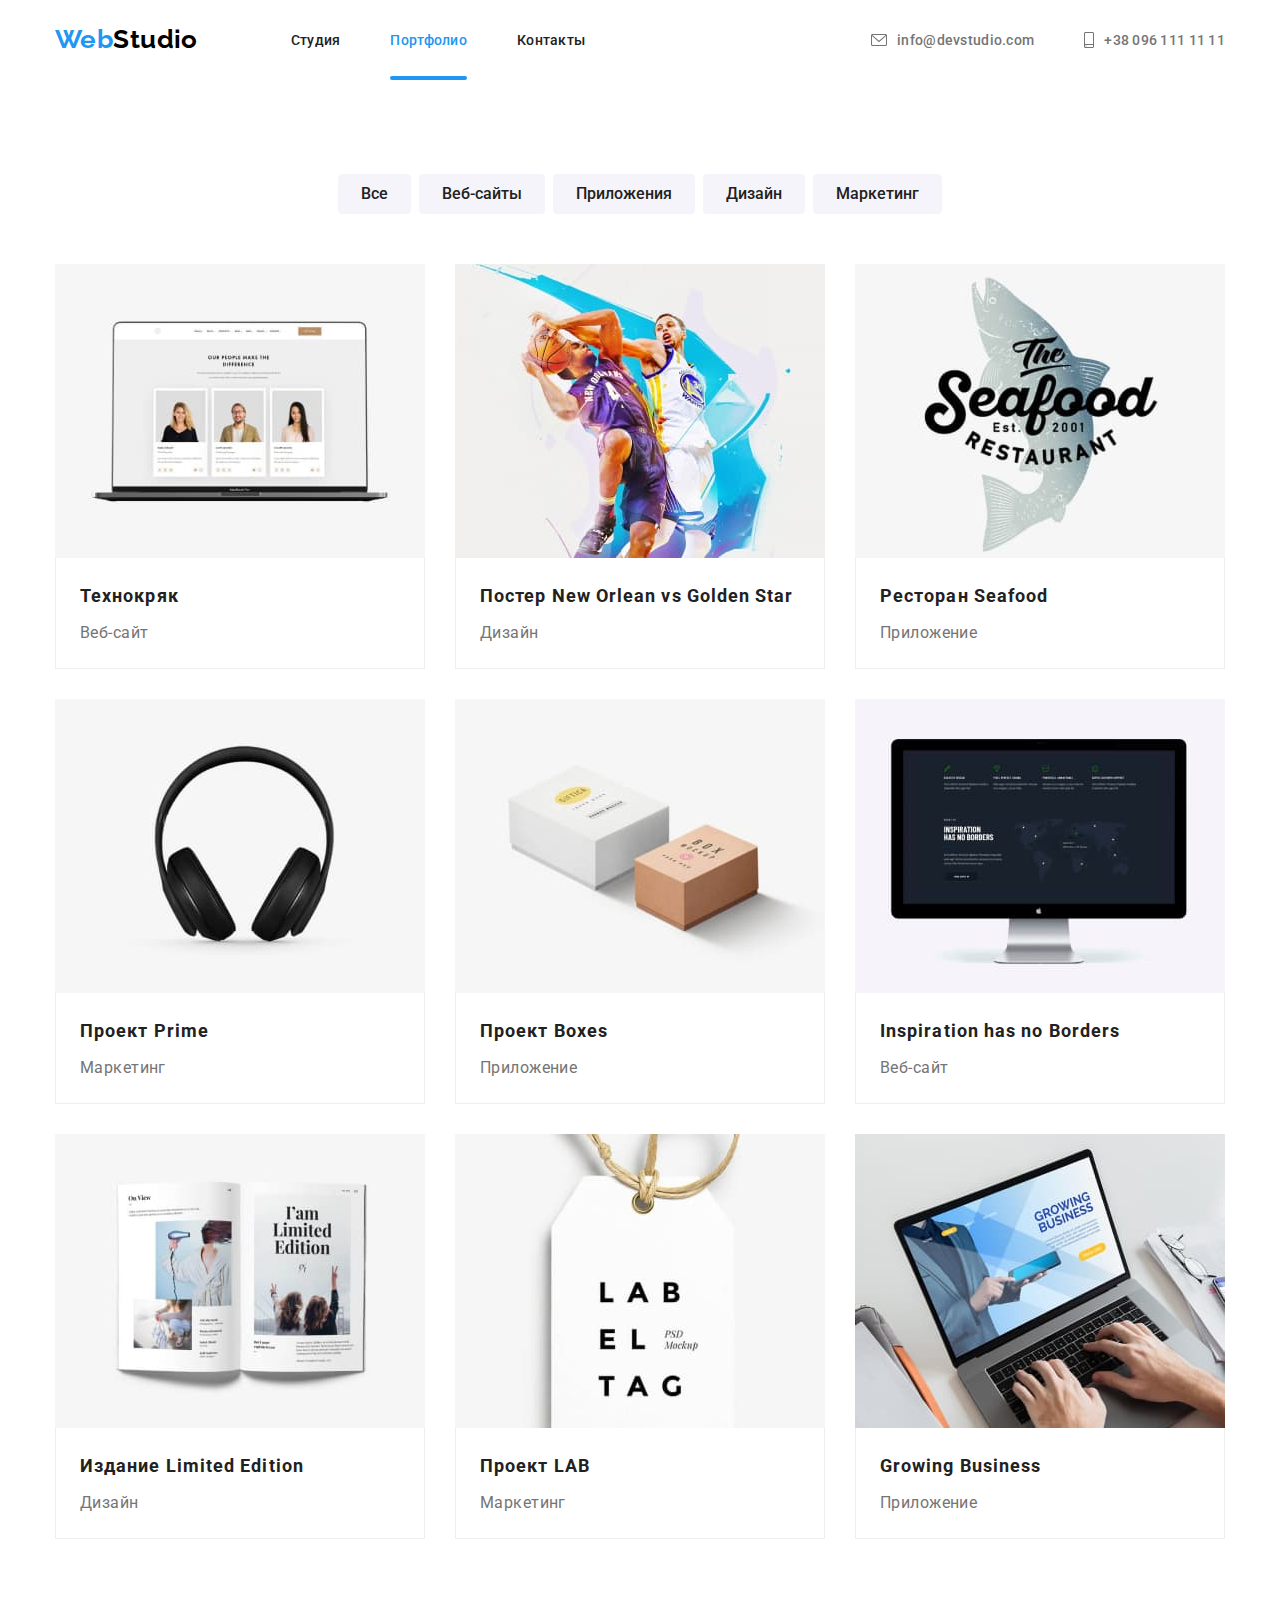
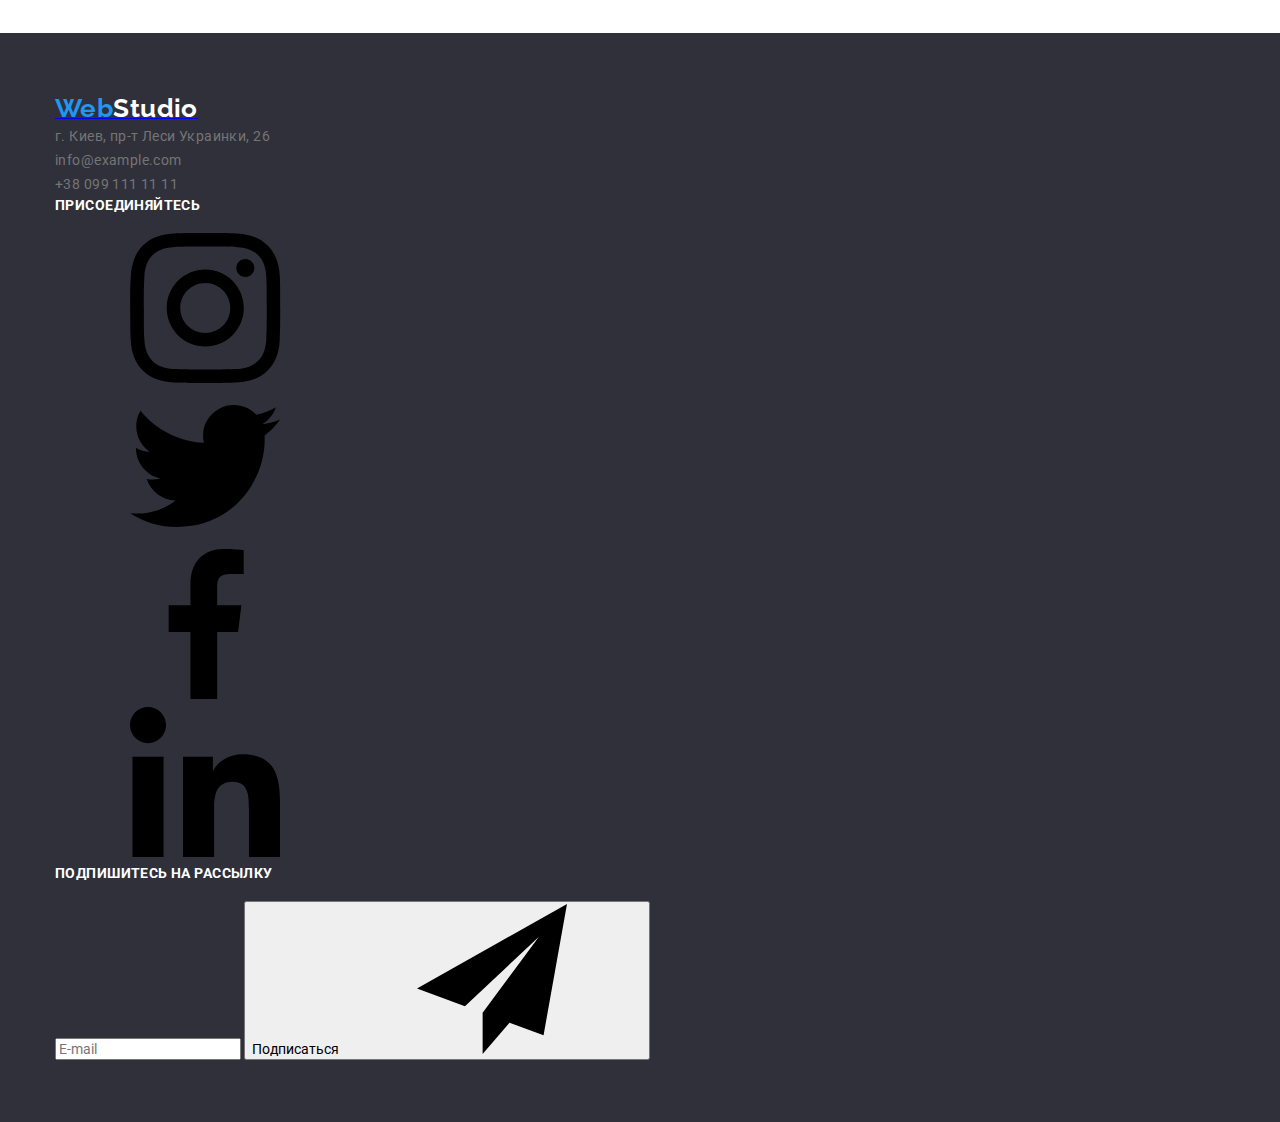
==== commit 31feecb5: "bem 1st try" ====
--- a/portfolio.html
+++ b/portfolio.html
@@ -18,33 +18,33 @@
 
 <body>
 <!-- header -->
-    <header class="header-nav">
-        <div class="header-div container">
+<header class="header-nav">
+    <div class="header-div container">
     
             <a lang="en" href="./index.html" class="logo-link"><span class="logo logo-accent">Web</span><span
                     class="logo logo-header">Studio</span></a>
-    
+            
             <nav>
                 <ul class="nav list">
-                    <li><a class="nav-link" href="./index.html">Студия</a></li>
-                    <li><a class="nav-link current" href="./portfolio.html">Портфолио</a></li>
-                    <li><a class="nav-link" href="">Контакты</a></li>
+                    <li><a class="nav__link" href="./index.html">Студия</a></li>
+                    <li><a class="nav__link current" href="./portfolio.html">Портфолио</a></li>
+                    <li><a class="nav__link" href="">Контакты</a></li>
                 </ul>
             </nav>
-            <ul class="contact-list">
-                <li><a class="nav-contact" href="mailto:info@devstudio.com">
-                        <svg class="contacts-icon" width="16" height="12">
+                <ul class="contact-list">
+                    <li><a class="nav__contact" href="mailto:info@devstudio.com">
+                        <svg class="contacts__icon" width="16" height="12">
                             <use href="./images/icons.svg#icon-envelope"></use>
                         </svg>
                         info@devstudio.com</a></li>
-                <li><a class="nav-contact" href="tel:+380961111111">
-                        <svg class="contacts-icon" width="16" height="12">
+                    <li><a class="nav__contact" href="tel:+380961111111">
+                        <svg class="contacts__icon" width="10" height="16">
                             <use href="./images/icons.svg#icon-smartphone"></use>
                         </svg>
                         +38 096 111 11 11</a></li>
-            </ul>
-    
-        </div>
+                </ul>
+    
+    </div>
     </header>
 
 <!-- main -->
@@ -54,29 +54,29 @@
            <div class="container">
            <h1 class="visually-hidden">Портфолио</h1>
            <ul class="filter list">
-            <li><button class="filter-button" type="button">Все</button></li>
-            <li><button class="filter-button" type="button">Веб-сайты</button></li>
-            <li><button class="filter-button" type="button">Приложения</button></li>
-            <li><button class="filter-button" type="button">Дизайн</button></li>
-            <li><button class="filter-button" type="button">Маркетинг</button></li>
+            <li><button class="filter__button" type="button">Все</button></li>
+            <li><button class="filter__button" type="button">Веб-сайты</button></li>
+            <li><button class="filter__button" type="button">Приложения</button></li>
+            <li><button class="filter__button" type="button">Дизайн</button></li>
+            <li><button class="filter__button" type="button">Маркетинг</button></li>
            </ul>
         
 
        <!-- projects -->
        
                <ul class="projects">
-            <li class="project-item">
-                <a href="" class="link project-item-link">
-                    <div class="thumb-portfolio"> 
+            <li class="projects__item">
+                <a href="" class="link projects__link">
+                    <div class="portfolio__thumb"> 
                         <img  width="370" src="./images/technokr.jpg" alt="Технокряк">
                                                
-                        <div class="portfolio-overlay"></div>
-                        <span class="portfolio-overlay-text">Технокряк это современная площадка распространения коронавируса. Компании
+                        <div class="portfolio__overlay"></div>
+                        <span class="portfolio__overlay-text">Технокряк это современная площадка распространения коронавируса. Компании
                             используют эту платформу для цифрового
                             шпионажа и атак на защищённые сервера конкурентов.</span>
                     </div>
 
-                    <div class="project-text">
+                    <div class="projects__text">
                         <h2 class="title-portfolio">Технокряк</h2>
                         <p class="project-type">Веб-сайт</p>
                     </div>
@@ -84,14 +84,14 @@
                 </a>
             </li>
 
-            <li class="project-item">
-                <a href="" class="link project-item-link">
-                    <div class="thumb-portfolio"> 
+            <li class="projects__item">
+                <a href="" class="link projects__link">
+                    <div class="portfolio__thumb"> 
                     <img width="370" src="./images/poster-new-orlean.jpg" alt="Постер New Orlean vs Golden Star">
-                    <div class="portfolio-overlay"></div>
-                    <span class="portfolio-overlay-text">Lorem ipsum dolor, sit amet consectetur adipisicing elit. Exercitationem ab quos fugit vitae quis dolorum accusantium non alias, assumenda perferendis!</span>
-                    </div>
-                <div class="project-text">
+                    <div class="portfolio__overlay"></div>
+                    <span class="portfolio__overlay-text">Lorem ipsum dolor, sit amet consectetur adipisicing elit. Exercitationem ab quos fugit vitae quis dolorum accusantium non alias, assumenda perferendis!</span>
+                    </div>
+                <div class="projects__text">
                     
                     <h2 class="title-portfolio">Постер New Orlean vs Golden Star</h2>
                     <p class="project-type">Дизайн</p>
@@ -99,104 +99,104 @@
                 </a>
             </li>
 
-            <li class="project-item">
-                <a href="" class="link project-item-link">
-                    <div class="thumb-portfolio">
+            <li class="projects__item">
+                <a href="" class="link projects__link">
+                    <div class="portfolio__thumb">
                     <img width="370" src="./images/seafood.jpg" alt="Ресторан Seafood">
-                    <div class="portfolio-overlay"></div>
-                    <span class="portfolio-overlay-text">Lorem ipsum dolor, sit amet consectetur adipisicing elit. Exercitationem ab quos
-                        fugit vitae quis dolorum accusantium non alias, assumenda perferendis!</span>
-                    </div>
-                <div class="project-text">
+                    <div class="portfolio__overlay"></div>
+                    <span class="portfolio__overlay-text">Lorem ipsum dolor, sit amet consectetur adipisicing elit. Exercitationem ab quos
+                        fugit vitae quis dolorum accusantium non alias, assumenda perferendis!</span>
+                    </div>
+                <div class="projects__text">
                     <h2 class="title-portfolio">Ресторан Seafood</h2>
                     <p class="project-type">Приложение</p>
                 </div>
                 </a>
             </li>
 
-            <li class="project-item">
-                <a href="" class="link project-item-link">
-                    <div class="thumb-portfolio">
+            <li class="projects__item">
+                <a href="" class="link projects__link">
+                    <div class="portfolio__thumb">
                     <img width="370" src="./images/prime.jpg" alt="Проект Prime">
-                    <div class="portfolio-overlay"></div>
-                    <span class="portfolio-overlay-text">Lorem ipsum dolor, sit amet consectetur adipisicing elit. Exercitationem ab quos
-                        fugit vitae quis dolorum accusantium non alias, assumenda perferendis!</span>
-                    </div>
-                <div class="project-text">
+                    <div class="portfolio__overlay"></div>
+                    <span class="portfolio__overlay-text">Lorem ipsum dolor, sit amet consectetur adipisicing elit. Exercitationem ab quos
+                        fugit vitae quis dolorum accusantium non alias, assumenda perferendis!</span>
+                    </div>
+                <div class="projects__text">
                     <h2 class="title-portfolio">Проект Prime</h2>
                     <p class="project-type">Маркетинг</p>
                 </div>
                 </a>
             </li>
 
-        <li class="project-item">
-                <a href="" class="link project-item-link">
-                    <div class="thumb-portfolio">
+        <li class="projects__item">
+                <a href="" class="link projects__link">
+                    <div class="portfolio__thumb">
                     <img width="370" src="./images/boxes.jpg" alt="Проект Boxes">
-                    <div class="portfolio-overlay"></div>
-                    <span class="portfolio-overlay-text">Lorem ipsum dolor, sit amet consectetur adipisicing elit. Exercitationem ab quos
-                        fugit vitae quis dolorum accusantium non alias, assumenda perferendis!</span>
-                    </div>
-                <div class="project-text">
+                    <div class="portfolio__overlay"></div>
+                    <span class="portfolio__overlay-text">Lorem ipsum dolor, sit amet consectetur adipisicing elit. Exercitationem ab quos
+                        fugit vitae quis dolorum accusantium non alias, assumenda perferendis!</span>
+                    </div>
+                <div class="projects__text">
                     <h2 class="title-portfolio">Проект Boxes</h2>
                     <p class="project-type">Приложение</p>
                 </div>
                 </a>
             </li>
 
-            <li class="project-item">
-                <a href="" class="link project-item-link">
-                    <div class="thumb-portfolio">
+            <li class="projects__item">
+                <a href="" class="link projects__link">
+                    <div class="portfolio__thumb">
                     <img width="370" src="./images/inspiration.jpg" alt="Inspiration has no Borders">
-                    <div class="portfolio-overlay"></div>
-                    <span class="portfolio-overlay-text">Lorem ipsum dolor, sit amet consectetur adipisicing elit. Exercitationem ab quos
-                        fugit vitae quis dolorum accusantium non alias, assumenda perferendis!</span>
-                    </div>
-                <div class="project-text">
+                    <div class="portfolio__overlay"></div>
+                    <span class="portfolio__overlay-text">Lorem ipsum dolor, sit amet consectetur adipisicing elit. Exercitationem ab quos
+                        fugit vitae quis dolorum accusantium non alias, assumenda perferendis!</span>
+                    </div>
+                <div class="projects__text">
                     <h2 class="title-portfolio">Inspiration has no Borders</h2>
                     <p class="project-type">Веб-сайт</p>
                 </div>
                 </a>
             </li>
 
-            <li class="project-item">
-                <a href="" class="link project-item-link">
-                    <div class="thumb-portfolio">
+            <li class="projects__item">
+                <a href="" class="link projects__link">
+                    <div class="portfolio__thumb">
                     <img width="370" src="./images/limited-edition.jpg" alt="Издание Limited Edition">
-                    <div class="portfolio-overlay"></div>
-                    <span class="portfolio-overlay-text">Lorem ipsum dolor, sit amet consectetur adipisicing elit. Exercitationem ab quos
-                        fugit vitae quis dolorum accusantium non alias, assumenda perferendis!</span>
-                    </div>
-                <div class="project-text">
+                    <div class="portfolio__overlay"></div>
+                    <span class="portfolio__overlay-text">Lorem ipsum dolor, sit amet consectetur adipisicing elit. Exercitationem ab quos
+                        fugit vitae quis dolorum accusantium non alias, assumenda perferendis!</span>
+                    </div>
+                <div class="projects__text">
                     <h2 class="title-portfolio">Издание Limited Edition</h2>
                     <p class="project-type">Дизайн</p>
                 </div>
                 </a>
             </li>
 
-            <li class="project-item">
-                <a href="" class="link project-item-link">
-                    <div class="thumb-portfolio">
+            <li class="projects__item">
+                <a href="" class="link projects__link">
+                    <div class="portfolio__thumb">
                     <img width="370" src="./images/lab.jpg" alt="Проект LAB">
-                    <div class="portfolio-overlay"></div>
-                    <span class="portfolio-overlay-text">Lorem ipsum dolor, sit amet consectetur adipisicing elit. Exercitationem ab quos
-                        fugit vitae quis dolorum accusantium non alias, assumenda perferendis!</span>
-                    </div>
-                <div class="project-text">
+                    <div class="portfolio__overlay"></div>
+                    <span class="portfolio__overlay-text">Lorem ipsum dolor, sit amet consectetur adipisicing elit. Exercitationem ab quos
+                        fugit vitae quis dolorum accusantium non alias, assumenda perferendis!</span>
+                    </div>
+                <div class="projects__text">
                     <h2 class="title-portfolio">Проект LAB</h2>
                     <p class="project-type">Маркетинг</p>
                 </div>
                 </a>
             </li>
-            <li class="project-item">
-                <a href="" class="link project-item-link">
-                    <div class="thumb-portfolio">
+            <li class="projects__item">
+                <a href="" class="link projects__link">
+                    <div class="portfolio__thumb">
                     <img width="370" src="./images/growing-business.jpg" alt="Growing Business">
-                    <div class="portfolio-overlay"></div>
-                    <span class="portfolio-overlay-text">Lorem ipsum dolor, sit amet consectetur adipisicing elit. Exercitationem ab quos
-                        fugit vitae quis dolorum accusantium non alias, assumenda perferendis!</span>
-                    </div>
-                <div class="project-text">
+                    <div class="portfolio__overlay"></div>
+                    <span class="portfolio__overlay-text">Lorem ipsum dolor, sit amet consectetur adipisicing elit. Exercitationem ab quos
+                        fugit vitae quis dolorum accusantium non alias, assumenda perferendis!</span>
+                    </div>
+                <div class="projects__text">
                     <h2 class="title-portfolio">Growing Business</h2>
                     <p class="project-type">Приложение</p>
                 </div>
--- a/css/main.min.css
+++ b/css/main.min.css
@@ -1,2 +1,2 @@
-:root{--main-text: #757575;--title-color: #212121;--accent-color: #2196f3;--main-background: #ffffff;--secondary-background: #f5f4fa;--black: #000000;--white: #ffffff;--dark-background: #2f303a;--address-inactive: color: rgba(255, 255, 255, 0.6);--header-border: #ECECEC;--hero-button-hover: #188CE8;--social-icon: #AFB1B8;--cubic: cubic-bezier(0.4, 0, 0.2, 1)}body{color:var(--main-text);background-color:var(--main-background);font-family:"Roboto", sans-serif;font-size:14px;line-height:1.71;letter-spacing:0.03em}.section{padding-top:94px;padding-bottom:94px}h1,h2,h3,p{margin:0;padding:0}img{display:block;max-width:100%;height:auto}ul{list-style:none;margin:0;padding:0}.link{text-decoration:none}.container{width:1200px;padding:0 15px;margin-right:auto;margin-left:auto}.visually-hidden{position:absolute;white-space:nowrap;width:1px;height:1px;overflow:hidden;border:0;padding:0;clip:rect(0 0 0 0);clip-path:inset(50%);margin:-1px}.section-title{color:var(--title-color);font-weight:700;font-size:36px;line-height:1.17;text-align:center;margin-bottom:50px}.title-text{color:var(--title-color);font-weight:700;line-height:1.17;margin-bottom:10px}.logo-link{display:block;padding-top:24px;padding-bottom:24px;text-decoration:none}.logo{font-family:"Raleway", sans-serif;font-weight:700;font-size:26px;line-height:1.17}.logo-accent{color:var(--accent-color)}.logo-header{color:var(--black)}.logo-footer{color:var(--main-background)}.header{border-bottom:1px solid #ECECEC}.header-div{display:flex;align-items:center;justify-content:flex-start}.nav-link{display:block;padding-top:32px;padding-bottom:32px;color:var(--title-color);font-weight:500;line-height:1.17;text-decoration:none;letter-spacing:0.02em;transition:color 250ms var(--cubic)}.nav-link:hover,.nav-link:focus,.nav-link:active{color:var(--accent-color)}.current{display:block;padding-top:32px;padding-bottom:32px;color:var(--accent-color);font-weight:500;text-decoration:none;letter-spacing:0.02em;position:relative}.current::after{content:"";display:flex;width:100%;height:4px;background-color:var(--accent-color);border-radius:2px;position:absolute;bottom:0}.contact-list{display:flex;margin-left:auto}.contact-list li+li{margin-left:50px}.nav-contact{display:flex;justify-content:space-evenly;justify-content:center;align-items:center;padding-top:32px;padding-bottom:32px;color:var(--main-text);font-weight:500;line-height:1.17;text-decoration:none;letter-spacing:0.02em;transition:color 250ms var(--cubic)}.nav-contact:hover,.nav-contact:focus{color:var(--accent-color)}.contacts-icon{fill:currentColor;margin-right:10px}.nav{display:flex;margin-left:93px}.nav li:not(:last-child){margin-right:50px}.hero{background-color:var(--dark-background);text-align:center;padding-top:200px;padding-bottom:200px;background-image:linear-gradient(rgba(47,48,58,0.4), rgba(47,48,58,0.4)),url("../images/hero.jpg");max-width:1600px;margin-left:auto;margin-right:auto;background-repeat:no-repeat;background-position:center;background-size:cover}.hero-title{font-size:44px;color:var(--white);font-weight:900;line-height:1.36;text-transform:uppercase;margin-bottom:30px}.hero-button{background-color:var(--accent-color);border:1px solid var(--accent-color);border-radius:4px;color:var(--white);cursor:pointer;font-family:inherit;font-weight:700;line-height:1.875;font-size:16px;width:200px;height:50px;transition:background-color 250ms var(--cubic)}.hero-button:hover,.hero-button:focus{background-color:var(--hero-button-hover)}.features-list{display:flex;justify-content:center}.features-list li+li{margin-left:30px}.features-list-item{width:270px}.features-paragraph{display:block;width:270px}.features-icon{width:70px;height:70px}.features-icon-box{display:flex;justify-content:space-evenly;justify-content:center;align-items:center;width:270px;height:120px;background-color:var(--secondary-background);border-radius:4px;margin-bottom:30px}.occupation-section{padding-top:0}.occupation-list{display:flex;justify-content:center}.occupation-list li+li{margin-left:30px}.occupation-item{position:relative}.occupation-overlay{background-color:var(--dark-background);display:block;position:absolute;height:70px;left:0;right:0;bottom:0;opacity:80%}.occupation-text{font-style:normal;font-weight:700;font-size:14px;line-height:16px;letter-spacing:0.03em;text-transform:uppercase;text-align:center;color:var(--main-background);display:block;width:370px;position:absolute;bottom:27px}.team.section{background-color:var(--secondary-background)}.team-list{display:flex;justify-content:center}.team-list>li+li{margin-left:30px}.team-member{background-color:var(--main-background);box-shadow:0px 1px 3px rgba(0,0,0,0.12),0px 1px 1px rgba(0,0,0,0.14),0px 2px 1px rgba(0,0,0,0.2);border-radius:0px 0px 4px 4px;width:270px;text-align:center}.team-card{padding-top:30px;padding-bottom:30px}.team-name{color:var(--title-color);font-weight:500;line-height:1.17;font-size:16px}.team-job{line-height:1.17;font-size:16px;margin-top:10px}.team-social{margin-top:16px;display:flex;justify-content:space-evenly;justify-content:center;align-items:center}.team-social-item{color:var(--social-icon)}.team-social-item:not(:last-child){margin-right:10px}.team-social-link{color:var(--social-icon);fill:var(--social-icon);width:44px;height:44px;display:flex;justify-content:center;align-items:center;border-radius:50%;transition:background-color 250ms var(--cubic)}.team-social-link:hover,.team-social-link:focus{color:var(--main-background);fill:currentColor;background-color:var(--accent-color)}.team-social-icon{width:20px;height:20px;fill:currentColor}.clients-list{display:flex}.clients-list-item{display:flex}.clients-list-item:not(:last-child){margin-right:30px}.clients-link{color:var(--social-icon);width:170px;height:92px;border:1px solid var(--social-icon);border-radius:4px;display:flex;justify-content:center;align-items:center;transition:border 250ms var(--cubic),color 250ms var(--cubic)}.clients-link:hover,.clients-link:focus{border:1px solid var(--accent-color);color:var(--accent-color)}.client-icon{fill:currentColor}.footer{margin-right:auto;margin-left:auto;padding-top:60px;padding-bottom:60px;background-color:var(--dark-background)}.logo-link-footer{display:block;margin-bottom:20px;text-decoration:none}.address-text{color:var(--white);font-style:normal;text-decoration:none}.address{color:var(--address-inactive);font-style:normal;text-decoration:none;transition:color 250ms var(--cubic)}.address:hover,.address:focus{color:var(--white)}.footer-list li+li{margin-top:9px}.footer-container{display:flex;align-items:baseline}.join-section{margin-left:70px;width:206px}.join{font-family:Roboto;font-style:normal;font-weight:700;font-size:14px;line-height:16px;letter-spacing:0.03em;text-transform:uppercase;color:var(--main-background);margin-bottom:20px}.join-social{display:flex;align-items:center}.join-social-link{color:var(--main-background);width:44px;height:44px;background-color:rgba(255,255,255,0.1);border-radius:50%;display:flex;justify-content:center;align-items:center;transition:background-color 250ms var(--cubic)}.join-social-link:hover,.join-social-link:focus{background-color:var(--accent-color)}.join-social-item:not(:last-child){margin-right:10px}.join-social-icon{width:20px;height:20px;fill:currentColor}.subscribe-section{margin-left:93px}.subscribe-button{display:flex;align-items:center;text-align:center;width:200px;height:50px;border-radius:4px;padding:10px 28px;margin-left:12px;background-color:var(--accent-color);border:1px solid var(--accent-color);box-shadow:0px 4px 4px rgba(0,0,0,0.15);font-weight:700;font-size:16px;line-height:30px;letter-spacing:0.06em;color:var(--main-background);cursor:pointer}.subscribe-icon{fill:currentColor;width:24px;height:24px;margin-left:10px}.subscribe-form{display:flex}.subscribe-input{width:358px;height:50px;border:1px solid rgba(255,255,255,0.3);box-sizing:border-box;filter:drop-shadow(0px 4px 4px rgba(0,0,0,0.15));border-radius:4px;background-color:var(--dark-background);padding:15px 16px;color:var(--white)}.backdrop{position:fixed;top:0;left:0;right:0;bottom:0;background:rgba(0,0,0,0.2);transition:opacity 250ms var(--cubic)}.is-hidden{visibility:0;opacity:0;pointer-events:none}.backdrop.is-hidden .modal{transform:translate(-50%, 300%) scale(3)}.modal{min-width:528px;min-height:581px;background-color:var(--main-background);position:absolute;top:50%;left:50%;transform:translate(-50%, -50%) scale(1);transition:transform 300ms var(--cubic);padding:40px}.modal-close{width:11px;height:11px;fill:currentColor}.modal-button{padding:0;position:absolute;right:8px;top:8px;width:30px;height:30px;display:flex;align-items:center;justify-content:center;background-color:var(--main-background);color:#000000;border:1px solid #0000001A;border-radius:50%;transition:color 250ms var(--cubic)}.modal-button:hover,.modal-button:focus{color:var(--accent-color)}.modal-title{color:var(--title-color);font-weight:700;font-size:20px;line-height:23px;text-align:center;letter-spacing:0.03em;margin-bottom:30px}.form-field{display:block;position:relative;width:448px;height:58px;margin-bottom:10px}.label{font-size:12px;line-height:14px;letter-spacing:0.01em;position:absolute;top:-11px;left:0;transform:translateY(-50%);user-select:none}.input-tab{width:100%;height:40px;border:1px solid rgba(33,33,33,0.2);border-radius:4px;padding:12px 42px;outline:none;transition:border-color 250ms var(--cubic),color 250ms var(--cubic)}.input-tab:hover,.input-tab:focus{border-color:var(--accent-color)}.input-tab:not(:placeholder-shown){border-color:var(--accent-color)}.modal-form-icon-div{color:var(--title-color);transition:color 250ms var(--cubic)}.modal-form-icon-div:hover,.modal-form-icon-div:focus{color:var(--accent-color)}.input-tab:hover ~ .modal-form-icon-div,.input-tab:focus ~ .modal-form-icon-div{color:var(--accent-color)}.input-tab:not(:placeholder-shown) ~ .modal-form-icon-div{color:var(--accent-color)}.modal-form-icon{fill:currentColor;width:18px;height:18px;position:absolute;top:11px;left:12px}.comment-field{display:block;position:relative;width:448px;height:120px;margin-bottom:20px}.comment{resize:none;padding:12px 16px;width:448px;height:120px}.agreement{display:flex;align-items:center;justify-content:center;margin-bottom:30px;user-select:none}.checkbox-square{width:16px;height:15px;border:2px solid var(--title-color);border-radius:4px;margin-right:8px;display:flex;align-items:center;justify-items:center;background-origin:border-box}.checkbox{position:absolute;white-space:nowrap;width:1px;height:1px;overflow:hidden;border:0;padding:0;clip:rect(0 0 0 0);clip-path:inset(50%);margin:-1px}.agreement-link{text-decoration:underline;color:var(--accent-color)}.agreement-check{cursor:pointer;user-select:none;display:flex;align-items:center;justify-content:center}.agreement-check::before{content:' ';margin-right:8px;min-width:16px;min-height:15px;background-origin:border-box;background-size:cover;cursor:pointer;width:16px;height:15px;border:2px solid var(--title-color);border-radius:4px;margin-right:8px;transition:background-image 250ms var(--cubic)}.checkbox:checked ~ .agreement-check::before{background-image:url("../images/iconcheck.svg");border:none}.icon-check{width:11px;height:8px}.submit{display:block;margin-right:auto;margin-left:auto;width:200px;height:50px;padding:0;font-weight:700;font-size:16px;line-height:30px;letter-spacing:0.06em;color:var(--main-background);border:1px solid var(--accent-color);background-color:var(--accent-color);border-radius:4px;cursor:pointer;filter:drop-shadow(0px 4px 4px rgba(0,0,0,0.25));transition:border-color 250ms var(--cubic),background-color 250ms var(--cubic)}.submit:hover,.submit:focus{border-color:var(--hero-button-hover);background-color:var(--hero-button-hover);box-shadow:0px 4px 4px rgba(0,0,0,0.15)}.filter{display:flex;justify-content:center}.filter li+li{margin-left:8px}.filter-button{background-color:var(--secondary-background);color:var(--title-color);line-height:1.625;font-family:inherit;font-weight:500;font-size:16px;border:1px solid var(--secondary-background);border-radius:4px;padding:6px 22px;transition:background-color 250ms var(--cubic),color 250ms var(--cubic),border 250ms var(--cubic),box-shadow 250ms var(--cubic)}.filter-button:hover,.filter-button:focus{background-color:var(--accent-color);color:var(--main-background);cursor:pointer;border:1px solid var(--accent-color);box-shadow:0px 3px 1px rgba(0,0,0,0.1),0px 1px 2px rgba(0,0,0,0.08),0px 2px 2px rgba(0,0,0,0.12)}.title-portfolio{color:var(--title-color);font-size:18px;line-height:2;letter-spacing:0.06em;margin-bottom:4px}.project-type{line-height:1.875;color:var(--main-text);font-size:16px}.projects{margin-top:50px;display:flex;flex-wrap:wrap;justify-content:center}.projects li:nth-child(3n+1){margin-left:0}.projects li:nth-last-child(-n+3){margin-bottom:0}.project-item{margin-bottom:30px;margin-left:30px}.project-item-link{display:block;width:370px;position:relative;transition:box-shadow 250ms var(--cubic)}.project-item-link:hover,.project-item-link:focus{box-shadow:0px 1px 1px rgba(0,0,0,0.12),0px 4px 4px rgba(0,0,0,0.06),1px 4px 6px rgba(0,0,0,0.16)}.thumb-portfolio{display:block;position:relative;overflow:hidden;top:0;left:0;width:370px}.portfolio-overlay{position:absolute;display:block;background-color:var(--accent-color);width:100%;height:294px;top:0;left:0;transition:transform 250ms var(--cubic);transform:translateY(101%);opacity:90%}.project-item-link:hover .portfolio-overlay,.project-item-link:focus .portfolio-overlay{transform:translateY(0)}.portfolio-overlay-text{position:absolute;display:block;width:322px;height:100%;top:63px;left:24px;font-size:18px;line-height:28px;letter-spacing:0.03em;color:var(--main-background);transition:transform 250ms var(--cubic);transform:translateY(101%)}.project-item-link:hover .portfolio-overlay-text,.project-item-link:focus .portfolio-overlay-text{transform:translateY(0)}.project-text{width:370px;padding:20px 24px;border-right:1px solid #EEEEEE;border-left:1px solid #EEEEEE;border-bottom:1px solid #EEEEEE}
+:root{--main-text: #757575;--title-color: #212121;--accent-color: #2196f3;--main-background: #ffffff;--secondary-background: #f5f4fa;--black: #000000;--white: #ffffff;--dark-background: #2f303a;--address-inactive: color: rgba(255, 255, 255, 0.6);--header-border: #ECECEC;--hero-button-hover: #188CE8;--social-icon: #AFB1B8;--cubic: cubic-bezier(0.4, 0, 0.2, 1)}body{color:var(--main-text);background-color:var(--main-background);font-family:"Roboto", sans-serif;font-size:14px;line-height:1.71;letter-spacing:0.03em}.section{padding-top:94px;padding-bottom:94px}h1,h2,h3,p{margin:0;padding:0}img{display:block;max-width:100%;height:auto}ul{list-style:none;margin:0;padding:0}.link{text-decoration:none}.container{width:1200px;padding:0 15px;margin-right:auto;margin-left:auto}.visually-hidden{position:absolute;white-space:nowrap;width:1px;height:1px;overflow:hidden;border:0;padding:0;clip:rect(0 0 0 0);clip-path:inset(50%);margin:-1px}.section-title{color:var(--title-color);font-weight:700;font-size:36px;line-height:1.17;text-align:center;margin-bottom:50px}.title-text{color:var(--title-color);font-weight:700;line-height:1.17;margin-bottom:10px}.logo-link{display:block;padding-top:24px;padding-bottom:24px;text-decoration:none}.logo{font-family:"Raleway", sans-serif;font-weight:700;font-size:26px;line-height:1.17}.logo-accent{color:var(--accent-color)}.logo-header{color:var(--black)}.logo-footer{color:var(--main-background)}.header{border-bottom:1px solid #ECECEC}.header-div{display:flex;align-items:center;justify-content:flex-start}.nav{display:flex;margin-left:93px}.nav li:not(:last-child){margin-right:50px}.nav__link{display:block;padding-top:32px;padding-bottom:32px;color:var(--title-color);font-weight:500;line-height:1.17;text-decoration:none;letter-spacing:0.02em;transition:color 250ms var(--cubic)}.nav__link:hover,.nav__link:focus,.nav__link:active{color:var(--accent-color)}.current{display:block;padding-top:32px;padding-bottom:32px;color:var(--accent-color);font-weight:500;text-decoration:none;letter-spacing:0.02em;position:relative}.current::after{content:"";display:flex;width:100%;height:4px;background-color:var(--accent-color);border-radius:2px;position:absolute;bottom:0}.contact-list{display:flex;margin-left:auto}.contact-list li+li{margin-left:50px}.nav__contact{display:flex;justify-content:space-evenly;justify-content:center;align-items:center;padding-top:32px;padding-bottom:32px;color:var(--main-text);font-weight:500;line-height:1.17;text-decoration:none;letter-spacing:0.02em;transition:color 250ms var(--cubic)}.nav__contact:hover,.nav__contact:focus{color:var(--accent-color)}.contacts__icon{fill:currentColor;margin-right:10px}.hero{background-color:var(--dark-background);text-align:center;padding-top:200px;padding-bottom:200px;background-image:linear-gradient(rgba(47,48,58,0.4), rgba(47,48,58,0.4)),url("../images/hero.jpg");max-width:1600px;margin-left:auto;margin-right:auto;background-repeat:no-repeat;background-position:center;background-size:cover}.hero__title{font-size:44px;color:var(--white);font-weight:900;line-height:1.36;text-transform:uppercase;margin-bottom:30px}.hero__button{background-color:var(--accent-color);border:1px solid var(--accent-color);border-radius:4px;color:var(--white);cursor:pointer;font-family:inherit;font-weight:700;line-height:1.875;font-size:16px;width:200px;height:50px;transition:background-color 250ms var(--cubic)}.hero__button:hover,.hero__button:focus{background-color:var(--hero-button-hover)}.features__list{display:flex;justify-content:center}.features__list li+li{margin-left:30px}.features__item{width:270px}.features__paragraph{display:block;width:270px}.features__icon{width:70px;height:70px}.features__icon-box{display:flex;justify-content:space-evenly;justify-content:center;align-items:center;width:270px;height:120px;background-color:var(--secondary-background);border-radius:4px;margin-bottom:30px}.occupation__section{padding-top:0}.occupation__list{display:flex;justify-content:center}.occupation__list li+li{margin-left:30px}.occupation__item{position:relative}.occupation__overlay{background-color:var(--dark-background);display:block;position:absolute;height:70px;left:0;right:0;bottom:0;opacity:80%}.occupation__text{font-style:normal;font-weight:700;font-size:14px;line-height:16px;letter-spacing:0.03em;text-transform:uppercase;text-align:center;color:var(--main-background);display:block;width:370px;position:absolute;bottom:27px}.team.section{background-color:var(--secondary-background)}.team__list{display:flex;justify-content:center}.team__list>li+li{margin-left:30px}.team__member{background-color:var(--main-background);box-shadow:0px 1px 3px rgba(0,0,0,0.12),0px 1px 1px rgba(0,0,0,0.14),0px 2px 1px rgba(0,0,0,0.2);border-radius:0px 0px 4px 4px;width:270px;text-align:center}.team__card{padding-top:30px;padding-bottom:30px}.team__name{color:var(--title-color);font-weight:500;line-height:1.17;font-size:16px}.team__job{line-height:1.17;font-size:16px;margin-top:10px}.team__social{margin-top:16px;display:flex;justify-content:space-evenly;justify-content:center;align-items:center}.team__social-item{color:var(--social-icon)}.team__social-item:not(:last-child){margin-right:10px}.team__social-link{color:var(--social-icon);fill:var(--social-icon);width:44px;height:44px;display:flex;justify-content:center;align-items:center;border-radius:50%;transition:background-color 250ms var(--cubic)}.team__social-link:hover,.team__social-link:focus{color:var(--main-background);fill:currentColor;background-color:var(--accent-color)}.team__social-icon{width:20px;height:20px;fill:currentColor}.clients__list{display:flex}.clients__item{display:flex}.clients__item:not(:last-child){margin-right:30px}.clients__link{color:var(--social-icon);width:170px;height:92px;border:1px solid var(--social-icon);border-radius:4px;display:flex;justify-content:center;align-items:center;transition:border 250ms var(--cubic),color 250ms var(--cubic)}.clients__link:hover,.clients__link:focus{border:1px solid var(--accent-color);color:var(--accent-color)}.client__icon{fill:currentColor}.footer{margin-right:auto;margin-left:auto;padding-top:60px;padding-bottom:60px;background-color:var(--dark-background)}.footer__logo{display:block;margin-bottom:20px;text-decoration:none}.address{color:var(--address-inactive);font-style:normal;text-decoration:none;transition:color 250ms var(--cubic)}.address:hover,.address:focus{color:var(--white)}.footer__list li+li{margin-top:9px}.footer__container{display:flex;align-items:baseline}.join__section{margin-left:70px;width:206px}.join{font-family:Roboto;font-style:normal;font-weight:700;font-size:14px;line-height:16px;letter-spacing:0.03em;text-transform:uppercase;color:var(--main-background);margin-bottom:20px}.join__social{display:flex;align-items:center}.join__social-link{color:var(--main-background);width:44px;height:44px;background-color:rgba(255,255,255,0.1);border-radius:50%;display:flex;justify-content:center;align-items:center;transition:background-color 250ms var(--cubic)}.join__social-link:hover,.join__social-link:focus{background-color:var(--accent-color)}.join__item:not(:last-child){margin-right:10px}.join__social-icon{width:20px;height:20px;fill:currentColor}.subscribe__section{margin-left:93px}.subscribe__button{display:flex;align-items:center;text-align:center;width:200px;height:50px;border-radius:4px;padding:10px 28px;margin-left:12px;background-color:var(--accent-color);border:1px solid var(--accent-color);box-shadow:0px 4px 4px rgba(0,0,0,0.15);font-weight:700;font-size:16px;line-height:30px;letter-spacing:0.06em;color:var(--main-background);cursor:pointer}.subscribe__icon{fill:currentColor;width:24px;height:24px;margin-left:10px}.subscribe__form{display:flex}.subscribe__input{width:358px;height:50px;border:1px solid rgba(255,255,255,0.3);box-sizing:border-box;filter:drop-shadow(0px 4px 4px rgba(0,0,0,0.15));border-radius:4px;background-color:var(--dark-background);padding:15px 16px;color:var(--white)}.backdrop{position:fixed;top:0;left:0;right:0;bottom:0;background:rgba(0,0,0,0.2);transition:opacity 250ms var(--cubic)}.is-hidden{visibility:0;opacity:0;pointer-events:none}.backdrop.is-hidden .modal{transform:translate(-50%, 300%) scale(3)}.modal{min-width:528px;min-height:581px;background-color:var(--main-background);position:absolute;top:50%;left:50%;transform:translate(-50%, -50%) scale(1);transition:transform 300ms var(--cubic);padding:40px}.modal__button{padding:0;position:absolute;right:8px;top:8px;width:30px;height:30px;display:flex;align-items:center;justify-content:center;background-color:var(--main-background);color:#000000;border:1px solid #0000001A;border-radius:50%;transition:color 250ms var(--cubic)}.modal__button:hover,.modal__button:focus{color:var(--accent-color)}.modal__button--close{width:11px;height:11px;fill:currentColor}.modal__title{color:var(--title-color);font-weight:700;font-size:20px;line-height:23px;text-align:center;letter-spacing:0.03em;margin-bottom:30px}.modal__input--div{display:block;position:relative;width:448px;height:58px;margin-bottom:10px}.label{font-size:12px;line-height:14px;letter-spacing:0.01em;position:absolute;top:-11px;left:0;transform:translateY(-50%);user-select:none}.modal__inputtab{width:100%;height:40px;border:1px solid rgba(33,33,33,0.2);border-radius:4px;padding:12px 42px;outline:none;transition:border-color 250ms var(--cubic),color 250ms var(--cubic)}.modal__inputtab:hover,.modal__inputtab:focus{border-color:var(--accent-color)}.modal__inputtab:not(:placeholder-shown){border-color:var(--accent-color)}.modal__icon--div{color:var(--title-color);transition:color 250ms var(--cubic)}.modal__icon--div:hover,.modal__icon--div:focus{color:var(--accent-color)}.modal__inputtab:hover ~ .modal__icon--div,.input-tab:focus ~ .modal__icon--div{color:var(--accent-color)}.modal__inputtab:not(:placeholder-shown) ~ .modal__icon--div{color:var(--accent-color)}.modal__icon{fill:currentColor;width:18px;height:18px;position:absolute;top:11px;left:12px}.comment-field{display:block;position:relative;width:448px;height:120px;margin-bottom:20px}.comment{resize:none;padding:12px 16px;width:448px;height:120px}.agreement{display:flex;align-items:center;justify-content:center;margin-bottom:30px;user-select:none}.checkbox-square{width:16px;height:15px;border:2px solid var(--title-color);border-radius:4px;margin-right:8px;display:flex;align-items:center;justify-items:center;background-origin:border-box}.checkbox{position:absolute;white-space:nowrap;width:1px;height:1px;overflow:hidden;border:0;padding:0;clip:rect(0 0 0 0);clip-path:inset(50%);margin:-1px}.agreement__link{text-decoration:underline;color:var(--accent-color)}.agreement__check{cursor:pointer;user-select:none;display:flex;align-items:center;justify-content:center}.agreement__check::before{content:' ';margin-right:8px;min-width:16px;min-height:15px;background-origin:border-box;background-size:cover;cursor:pointer;width:16px;height:15px;border:2px solid var(--title-color);border-radius:4px;margin-right:8px;transition:background-image 250ms var(--cubic)}.checkbox:checked ~ .agreement__check::before{background-image:url("../images/iconcheck.svg");border:none}.icon-check{width:11px;height:8px}.submit{display:block;margin-right:auto;margin-left:auto;width:200px;height:50px;padding:0;font-weight:700;font-size:16px;line-height:30px;letter-spacing:0.06em;color:var(--main-background);border:1px solid var(--accent-color);background-color:var(--accent-color);border-radius:4px;cursor:pointer;filter:drop-shadow(0px 4px 4px rgba(0,0,0,0.25));transition:border-color 250ms var(--cubic),background-color 250ms var(--cubic)}.submit:hover,.submit:focus{border-color:var(--hero-button-hover);background-color:var(--hero-button-hover);box-shadow:0px 4px 4px rgba(0,0,0,0.15)}.filter{display:flex;justify-content:center}.filter li+li{margin-left:8px}.filter__button{background-color:var(--secondary-background);color:var(--title-color);line-height:1.625;font-family:inherit;font-weight:500;font-size:16px;border:1px solid var(--secondary-background);border-radius:4px;padding:6px 22px;transition:background-color 250ms var(--cubic),color 250ms var(--cubic),border 250ms var(--cubic),box-shadow 250ms var(--cubic)}.filter__button:hover,.filter__button:focus{background-color:var(--accent-color);color:var(--main-background);cursor:pointer;border:1px solid var(--accent-color);box-shadow:0px 3px 1px rgba(0,0,0,0.1),0px 1px 2px rgba(0,0,0,0.08),0px 2px 2px rgba(0,0,0,0.12)}.title-portfolio{color:var(--title-color);font-size:18px;line-height:2;letter-spacing:0.06em;margin-bottom:4px}.project-type{line-height:1.875;color:var(--main-text);font-size:16px}.projects{margin-top:50px;display:flex;flex-wrap:wrap;justify-content:center}.projects li:nth-child(3n+1){margin-left:0}.projects li:nth-last-child(-n+3){margin-bottom:0}.projects__item{margin-bottom:30px;margin-left:30px}.projects__link{display:block;width:370px;position:relative;transition:box-shadow 250ms var(--cubic)}.projects__link:hover,.projects__link:focus{box-shadow:0px 1px 1px rgba(0,0,0,0.12),0px 4px 4px rgba(0,0,0,0.06),1px 4px 6px rgba(0,0,0,0.16)}.portfolio__thumb{display:block;position:relative;overflow:hidden;top:0;left:0;width:370px}.portfolio__overlay{position:absolute;display:block;background-color:var(--accent-color);width:100%;height:294px;top:0;left:0;transition:transform 250ms var(--cubic);transform:translateY(101%);opacity:90%}.projects__link:hover .portfolio__overlay,.projects__link:focus .portfolio__overlay{transform:translateY(0)}.portfolio__overlay-text{position:absolute;display:block;width:322px;height:100%;top:63px;left:24px;font-size:18px;line-height:28px;letter-spacing:0.03em;color:var(--main-background);transition:transform 250ms var(--cubic);transform:translateY(101%)}.projects__link:hover .portfolio__overlay-text,.projects__link:focus .portfolio__overlay-text{transform:translateY(0)}.projects__text{width:370px;padding:20px 24px;border-right:1px solid #EEEEEE;border-left:1px solid #EEEEEE;border-bottom:1px solid #EEEEEE}
 /*# sourceMappingURL=main.min.css.map */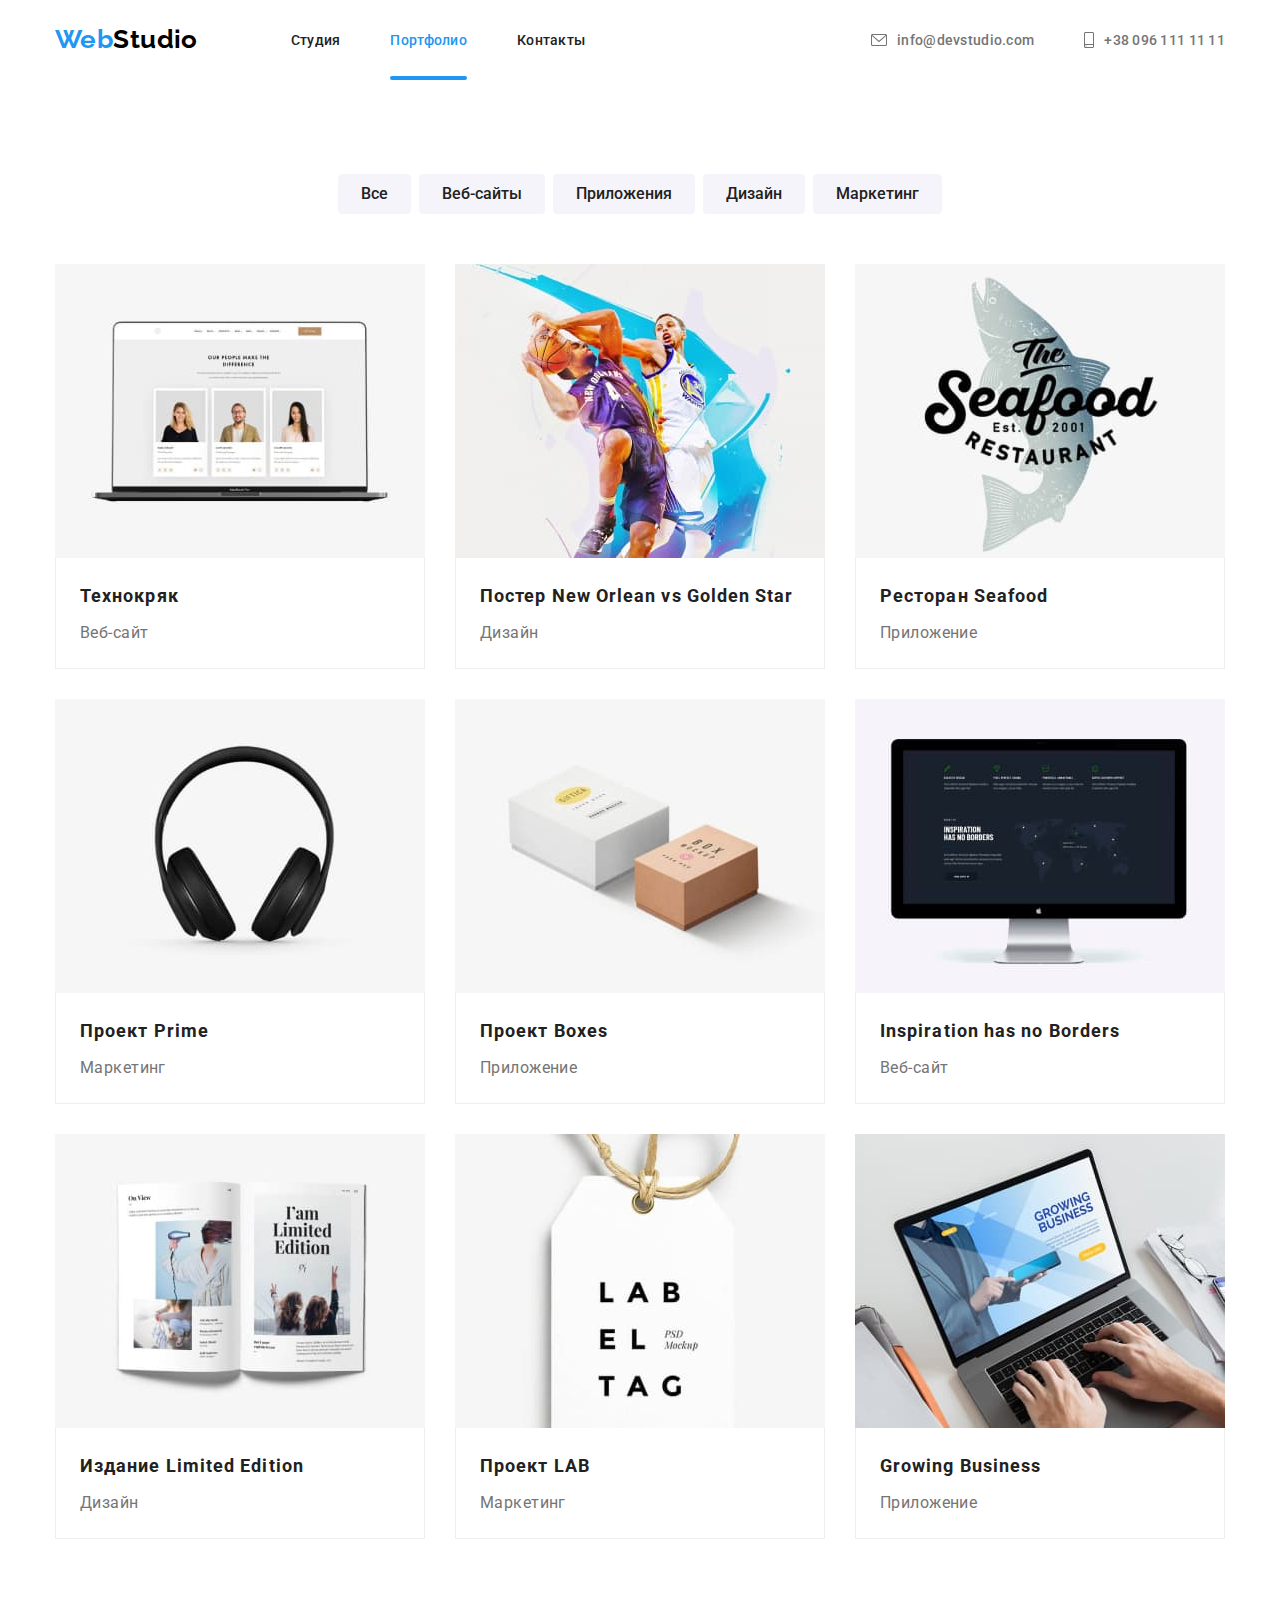
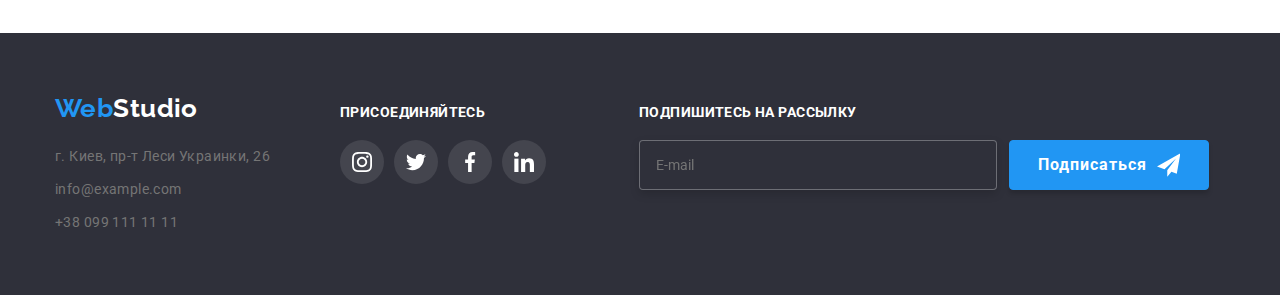
==== commit a65ceac9: "portfolio fix" ====
--- a/portfolio.html
+++ b/portfolio.html
@@ -211,12 +211,12 @@
 <!-- footer -->
 <footer class="footer">
     <div class="container"> 
-<section class="footer-container">
+<section class="footer__container">
 
 <div>
-<a lang="en" href="./index.html" class="logo-link-footer"><span class="logo logo-accent">Web</span><span class="logo logo-footer">Studio</span></a>
+<a lang="en" href="./index.html" class="footer__logo"><span class=" logo logo-accent">Web</span><span class="logo logo-footer">Studio</span></a>
 <address>
-    <ul class="list footer-list">
+    <ul class="footer__list">
         <li><a class="address" href="https://goo.gl/maps/949zWMk1F1yrqGog6" target="_blank" rel="noreferrer noopener">г. Киев, пр-т Леси Украинки, 26</a></li>
         <li><a class="address" href="mailto:info@example.com">info@example.com</a></li>
         <li><a class="address" href="tel:+380991111111">+38 099 111 11 11</a></li>
@@ -224,36 +224,36 @@
 </address>
 </div>
 
-<section class="join-section">
+<section class="join__section">
     <h3 class="join">присоединяйтесь</h3>
-    <ul class="join-social">
-        <li class="join-social-item">
-            <a href="" class="join-social-link" aria-label="instagram link" rel="noreferrer noopener">
-                <svg class="join-social-icon">
+    <ul class="join__social">
+        <li class="join__item">
+            <a href="" class="join__social-link" aria-label="instagram link" rel="noreferrer noopener">
+                <svg class="join__social-icon">
                     <use href="./images/icons.svg#icon-instagram-2"></use>
                 </svg>
             </a>
         </li>
     
-        <li class="join-social-item">
-            <a href="" class="join-social-link" aria-label="instagram link" rel="noreferrer noopener">
-                <svg class="join-social-icon">
+        <li class="join__item">
+            <a href="" class="join__social-link" aria-label="instagram link" rel="noreferrer noopener">
+                <svg class="join__social-icon">
                     <use href="./images/icons.svg#icon-twitter-1"></use>
                 </svg>
             </a>
         </li>
     
-        <li class="join-social-item">
-            <a href="" class="join-social-link" aria-label="instagram link" rel="noreferrer noopener">
-                <svg class="join-social-icon">
+        <li class="join__item">
+            <a href="" class="join__social-link" aria-label="instagram link" rel="noreferrer noopener">
+                <svg class="join__social-icon">
                     <use href="./images/icons.svg#icon-facebook-1"></use>
                 </svg>
             </a>
         </li>
     
-        <li class="join-social-item">
-            <a href="" class="join-social-link" aria-label="instagram link" rel="noreferrer noopener">
-                <svg class="join-social-icon">
+        <li class="join__item">
+            <a href="" class="join__social-link" aria-label="instagram link" rel="noreferrer noopener">
+                <svg class="join__social-icon">
                     <use href="./images/icons.svg#icon-linkedin-1"></use>
                 </svg>
             </a>
@@ -261,14 +261,14 @@
     </ul>
 </section>
 
-<section class="subscribe-section">
+<section class="subscribe__section">
     <h3 class="join">Подпишитесь на рассылку</h3>
     
-    <form autocomplete="off" class="subscribe-form">
-        <input class="subscribe-input" name="subscribe" type="email" id="email-subscribe" placeholder="E-mail">
+    <form autocomplete="off" class="subscribe__form">
+        <input class="subscribe__input" name="subscribe" type="email" id="email-subscribe" placeholder="E-mail">
         
-        <button type="submit" class="subscribe-button">Подписаться
-            <svg class="subscribe-icon">
+        <button type="submit" class="subscribe__button">Подписаться
+            <svg class="subscribe__icon">
                 <use href="./images/icons.svg#icon-send"></use>
             </svg>
         </button>
--- a/css/main.min.css
+++ b/css/main.min.css
@@ -1,2 +1,2 @@
-:root{--main-text: #757575;--title-color: #212121;--accent-color: #2196f3;--main-background: #ffffff;--secondary-background: #f5f4fa;--black: #000000;--white: #ffffff;--dark-background: #2f303a;--address-inactive: color: rgba(255, 255, 255, 0.6);--header-border: #ECECEC;--hero-button-hover: #188CE8;--social-icon: #AFB1B8;--cubic: cubic-bezier(0.4, 0, 0.2, 1)}body{color:var(--main-text);background-color:var(--main-background);font-family:"Roboto", sans-serif;font-size:14px;line-height:1.71;letter-spacing:0.03em}.section{padding-top:94px;padding-bottom:94px}h1,h2,h3,p{margin:0;padding:0}img{display:block;max-width:100%;height:auto}ul{list-style:none;margin:0;padding:0}.link{text-decoration:none}.container{width:1200px;padding:0 15px;margin-right:auto;margin-left:auto}.visually-hidden{position:absolute;white-space:nowrap;width:1px;height:1px;overflow:hidden;border:0;padding:0;clip:rect(0 0 0 0);clip-path:inset(50%);margin:-1px}.section-title{color:var(--title-color);font-weight:700;font-size:36px;line-height:1.17;text-align:center;margin-bottom:50px}.title-text{color:var(--title-color);font-weight:700;line-height:1.17;margin-bottom:10px}.logo-link{display:block;padding-top:24px;padding-bottom:24px;text-decoration:none}.logo{font-family:"Raleway", sans-serif;font-weight:700;font-size:26px;line-height:1.17}.logo-accent{color:var(--accent-color)}.logo-header{color:var(--black)}.logo-footer{color:var(--main-background)}.header{border-bottom:1px solid #ECECEC}.header-div{display:flex;align-items:center;justify-content:flex-start}.nav{display:flex;margin-left:93px}.nav li:not(:last-child){margin-right:50px}.nav__link{display:block;padding-top:32px;padding-bottom:32px;color:var(--title-color);font-weight:500;line-height:1.17;text-decoration:none;letter-spacing:0.02em;transition:color 250ms var(--cubic)}.nav__link:hover,.nav__link:focus,.nav__link:active{color:var(--accent-color)}.current{display:block;padding-top:32px;padding-bottom:32px;color:var(--accent-color);font-weight:500;text-decoration:none;letter-spacing:0.02em;position:relative}.current::after{content:"";display:flex;width:100%;height:4px;background-color:var(--accent-color);border-radius:2px;position:absolute;bottom:0}.contact-list{display:flex;margin-left:auto}.contact-list li+li{margin-left:50px}.nav__contact{display:flex;justify-content:space-evenly;justify-content:center;align-items:center;padding-top:32px;padding-bottom:32px;color:var(--main-text);font-weight:500;line-height:1.17;text-decoration:none;letter-spacing:0.02em;transition:color 250ms var(--cubic)}.nav__contact:hover,.nav__contact:focus{color:var(--accent-color)}.contacts__icon{fill:currentColor;margin-right:10px}.hero{background-color:var(--dark-background);text-align:center;padding-top:200px;padding-bottom:200px;background-image:linear-gradient(rgba(47,48,58,0.4), rgba(47,48,58,0.4)),url("../images/hero.jpg");max-width:1600px;margin-left:auto;margin-right:auto;background-repeat:no-repeat;background-position:center;background-size:cover}.hero__title{font-size:44px;color:var(--white);font-weight:900;line-height:1.36;text-transform:uppercase;margin-bottom:30px}.hero__button{background-color:var(--accent-color);border:1px solid var(--accent-color);border-radius:4px;color:var(--white);cursor:pointer;font-family:inherit;font-weight:700;line-height:1.875;font-size:16px;width:200px;height:50px;transition:background-color 250ms var(--cubic)}.hero__button:hover,.hero__button:focus{background-color:var(--hero-button-hover)}.features__list{display:flex;justify-content:center}.features__list li+li{margin-left:30px}.features__item{width:270px}.features__paragraph{display:block;width:270px}.features__icon{width:70px;height:70px}.features__icon-box{display:flex;justify-content:space-evenly;justify-content:center;align-items:center;width:270px;height:120px;background-color:var(--secondary-background);border-radius:4px;margin-bottom:30px}.occupation__section{padding-top:0}.occupation__list{display:flex;justify-content:center}.occupation__list li+li{margin-left:30px}.occupation__item{position:relative}.occupation__overlay{background-color:var(--dark-background);display:block;position:absolute;height:70px;left:0;right:0;bottom:0;opacity:80%}.occupation__text{font-style:normal;font-weight:700;font-size:14px;line-height:16px;letter-spacing:0.03em;text-transform:uppercase;text-align:center;color:var(--main-background);display:block;width:370px;position:absolute;bottom:27px}.team.section{background-color:var(--secondary-background)}.team__list{display:flex;justify-content:center}.team__list>li+li{margin-left:30px}.team__member{background-color:var(--main-background);box-shadow:0px 1px 3px rgba(0,0,0,0.12),0px 1px 1px rgba(0,0,0,0.14),0px 2px 1px rgba(0,0,0,0.2);border-radius:0px 0px 4px 4px;width:270px;text-align:center}.team__card{padding-top:30px;padding-bottom:30px}.team__name{color:var(--title-color);font-weight:500;line-height:1.17;font-size:16px}.team__job{line-height:1.17;font-size:16px;margin-top:10px}.team__social{margin-top:16px;display:flex;justify-content:space-evenly;justify-content:center;align-items:center}.team__social-item{color:var(--social-icon)}.team__social-item:not(:last-child){margin-right:10px}.team__social-link{color:var(--social-icon);fill:var(--social-icon);width:44px;height:44px;display:flex;justify-content:center;align-items:center;border-radius:50%;transition:background-color 250ms var(--cubic)}.team__social-link:hover,.team__social-link:focus{color:var(--main-background);fill:currentColor;background-color:var(--accent-color)}.team__social-icon{width:20px;height:20px;fill:currentColor}.clients__list{display:flex}.clients__item{display:flex}.clients__item:not(:last-child){margin-right:30px}.clients__link{color:var(--social-icon);width:170px;height:92px;border:1px solid var(--social-icon);border-radius:4px;display:flex;justify-content:center;align-items:center;transition:border 250ms var(--cubic),color 250ms var(--cubic)}.clients__link:hover,.clients__link:focus{border:1px solid var(--accent-color);color:var(--accent-color)}.client__icon{fill:currentColor}.footer{margin-right:auto;margin-left:auto;padding-top:60px;padding-bottom:60px;background-color:var(--dark-background)}.footer__logo{display:block;margin-bottom:20px;text-decoration:none}.address{color:var(--address-inactive);font-style:normal;text-decoration:none;transition:color 250ms var(--cubic)}.address:hover,.address:focus{color:var(--white)}.footer__list li+li{margin-top:9px}.footer__container{display:flex;align-items:baseline}.join__section{margin-left:70px;width:206px}.join{font-family:Roboto;font-style:normal;font-weight:700;font-size:14px;line-height:16px;letter-spacing:0.03em;text-transform:uppercase;color:var(--main-background);margin-bottom:20px}.join__social{display:flex;align-items:center}.join__social-link{color:var(--main-background);width:44px;height:44px;background-color:rgba(255,255,255,0.1);border-radius:50%;display:flex;justify-content:center;align-items:center;transition:background-color 250ms var(--cubic)}.join__social-link:hover,.join__social-link:focus{background-color:var(--accent-color)}.join__item:not(:last-child){margin-right:10px}.join__social-icon{width:20px;height:20px;fill:currentColor}.subscribe__section{margin-left:93px}.subscribe__button{display:flex;align-items:center;text-align:center;width:200px;height:50px;border-radius:4px;padding:10px 28px;margin-left:12px;background-color:var(--accent-color);border:1px solid var(--accent-color);box-shadow:0px 4px 4px rgba(0,0,0,0.15);font-weight:700;font-size:16px;line-height:30px;letter-spacing:0.06em;color:var(--main-background);cursor:pointer}.subscribe__icon{fill:currentColor;width:24px;height:24px;margin-left:10px}.subscribe__form{display:flex}.subscribe__input{width:358px;height:50px;border:1px solid rgba(255,255,255,0.3);box-sizing:border-box;filter:drop-shadow(0px 4px 4px rgba(0,0,0,0.15));border-radius:4px;background-color:var(--dark-background);padding:15px 16px;color:var(--white)}.backdrop{position:fixed;top:0;left:0;right:0;bottom:0;background:rgba(0,0,0,0.2);transition:opacity 250ms var(--cubic)}.is-hidden{visibility:0;opacity:0;pointer-events:none}.backdrop.is-hidden .modal{transform:translate(-50%, 300%) scale(3)}.modal{min-width:528px;min-height:581px;background-color:var(--main-background);position:absolute;top:50%;left:50%;transform:translate(-50%, -50%) scale(1);transition:transform 300ms var(--cubic);padding:40px}.modal__button{padding:0;position:absolute;right:8px;top:8px;width:30px;height:30px;display:flex;align-items:center;justify-content:center;background-color:var(--main-background);color:#000000;border:1px solid #0000001A;border-radius:50%;transition:color 250ms var(--cubic)}.modal__button:hover,.modal__button:focus{color:var(--accent-color)}.modal__button--close{width:11px;height:11px;fill:currentColor}.modal__title{color:var(--title-color);font-weight:700;font-size:20px;line-height:23px;text-align:center;letter-spacing:0.03em;margin-bottom:30px}.modal__input--div{display:block;position:relative;width:448px;height:58px;margin-bottom:10px}.label{font-size:12px;line-height:14px;letter-spacing:0.01em;position:absolute;top:-11px;left:0;transform:translateY(-50%);user-select:none}.modal__inputtab{width:100%;height:40px;border:1px solid rgba(33,33,33,0.2);border-radius:4px;padding:12px 42px;outline:none;transition:border-color 250ms var(--cubic),color 250ms var(--cubic)}.modal__inputtab:hover,.modal__inputtab:focus{border-color:var(--accent-color)}.modal__inputtab:not(:placeholder-shown){border-color:var(--accent-color)}.modal__icon--div{color:var(--title-color);transition:color 250ms var(--cubic)}.modal__icon--div:hover,.modal__icon--div:focus{color:var(--accent-color)}.modal__inputtab:hover ~ .modal__icon--div,.input-tab:focus ~ .modal__icon--div{color:var(--accent-color)}.modal__inputtab:not(:placeholder-shown) ~ .modal__icon--div{color:var(--accent-color)}.modal__icon{fill:currentColor;width:18px;height:18px;position:absolute;top:11px;left:12px}.comment-field{display:block;position:relative;width:448px;height:120px;margin-bottom:20px}.comment{resize:none;padding:12px 16px;width:448px;height:120px}.agreement{display:flex;align-items:center;justify-content:center;margin-bottom:30px;user-select:none}.checkbox-square{width:16px;height:15px;border:2px solid var(--title-color);border-radius:4px;margin-right:8px;display:flex;align-items:center;justify-items:center;background-origin:border-box}.checkbox{position:absolute;white-space:nowrap;width:1px;height:1px;overflow:hidden;border:0;padding:0;clip:rect(0 0 0 0);clip-path:inset(50%);margin:-1px}.agreement__link{text-decoration:underline;color:var(--accent-color)}.agreement__check{cursor:pointer;user-select:none;display:flex;align-items:center;justify-content:center}.agreement__check::before{content:' ';margin-right:8px;min-width:16px;min-height:15px;background-origin:border-box;background-size:cover;cursor:pointer;width:16px;height:15px;border:2px solid var(--title-color);border-radius:4px;margin-right:8px;transition:background-image 250ms var(--cubic)}.checkbox:checked ~ .agreement__check::before{background-image:url("../images/iconcheck.svg");border:none}.icon-check{width:11px;height:8px}.submit{display:block;margin-right:auto;margin-left:auto;width:200px;height:50px;padding:0;font-weight:700;font-size:16px;line-height:30px;letter-spacing:0.06em;color:var(--main-background);border:1px solid var(--accent-color);background-color:var(--accent-color);border-radius:4px;cursor:pointer;filter:drop-shadow(0px 4px 4px rgba(0,0,0,0.25));transition:border-color 250ms var(--cubic),background-color 250ms var(--cubic)}.submit:hover,.submit:focus{border-color:var(--hero-button-hover);background-color:var(--hero-button-hover);box-shadow:0px 4px 4px rgba(0,0,0,0.15)}.filter{display:flex;justify-content:center}.filter li+li{margin-left:8px}.filter__button{background-color:var(--secondary-background);color:var(--title-color);line-height:1.625;font-family:inherit;font-weight:500;font-size:16px;border:1px solid var(--secondary-background);border-radius:4px;padding:6px 22px;transition:background-color 250ms var(--cubic),color 250ms var(--cubic),border 250ms var(--cubic),box-shadow 250ms var(--cubic)}.filter__button:hover,.filter__button:focus{background-color:var(--accent-color);color:var(--main-background);cursor:pointer;border:1px solid var(--accent-color);box-shadow:0px 3px 1px rgba(0,0,0,0.1),0px 1px 2px rgba(0,0,0,0.08),0px 2px 2px rgba(0,0,0,0.12)}.title-portfolio{color:var(--title-color);font-size:18px;line-height:2;letter-spacing:0.06em;margin-bottom:4px}.project-type{line-height:1.875;color:var(--main-text);font-size:16px}.projects{margin-top:50px;display:flex;flex-wrap:wrap;justify-content:center}.projects li:nth-child(3n+1){margin-left:0}.projects li:nth-last-child(-n+3){margin-bottom:0}.projects__item{margin-bottom:30px;margin-left:30px}.projects__link{display:block;width:370px;position:relative;transition:box-shadow 250ms var(--cubic)}.projects__link:hover,.projects__link:focus{box-shadow:0px 1px 1px rgba(0,0,0,0.12),0px 4px 4px rgba(0,0,0,0.06),1px 4px 6px rgba(0,0,0,0.16)}.portfolio__thumb{display:block;position:relative;overflow:hidden;top:0;left:0;width:370px}.portfolio__overlay{position:absolute;display:block;background-color:var(--accent-color);width:100%;height:294px;top:0;left:0;transition:transform 250ms var(--cubic);transform:translateY(101%);opacity:90%}.projects__link:hover .portfolio__overlay,.projects__link:focus .portfolio__overlay{transform:translateY(0)}.portfolio__overlay-text{position:absolute;display:block;width:322px;height:100%;top:63px;left:24px;font-size:18px;line-height:28px;letter-spacing:0.03em;color:var(--main-background);transition:transform 250ms var(--cubic);transform:translateY(101%)}.projects__link:hover .portfolio__overlay-text,.projects__link:focus .portfolio__overlay-text{transform:translateY(0)}.projects__text{width:370px;padding:20px 24px;border-right:1px solid #EEEEEE;border-left:1px solid #EEEEEE;border-bottom:1px solid #EEEEEE}
+:root{--main-text: #757575;--title-color: #212121;--accent-color: #2196f3;--main-background: #ffffff;--secondary-background: #f5f4fa;--black: #000000;--white: #ffffff;--dark-background: #2f303a;--address-inactive: color: rgba(255, 255, 255, 0.6);--header-border: #ECECEC;--hero-button-hover: #188CE8;--social-icon: #AFB1B8;--cubic: cubic-bezier(0.4, 0, 0.2, 1)}body{color:var(--main-text);background-color:var(--main-background);font-family:"Roboto",sans-serif;font-size:14px;line-height:1.71;letter-spacing:0.03em}.section{padding-top:94px;padding-bottom:94px}h1,h2,h3,p{margin:0;padding:0}img{display:block;max-width:100%;height:auto}ul{list-style:none;margin:0;padding:0}.link{text-decoration:none}.container{width:1200px;padding:0 15px;margin-right:auto;margin-left:auto}.visually-hidden{position:absolute;white-space:nowrap;width:1px;height:1px;overflow:hidden;border:0;padding:0;clip:rect(0 0 0 0);clip-path:inset(50%);margin:-1px}.section-title{color:var(--title-color);font-weight:700;font-size:36px;line-height:1.17;text-align:center;margin-bottom:50px}.title-text{color:var(--title-color);font-weight:700;line-height:1.17;margin-bottom:10px}.logo-link{display:block;padding-top:24px;padding-bottom:24px;text-decoration:none}.logo{font-family:"Raleway", sans-serif;font-weight:700;font-size:26px;line-height:1.17}.logo-accent{color:var(--accent-color)}.logo-header{color:var(--black)}.logo-footer{color:var(--main-background)}.header{border-bottom:1px solid #ECECEC}.header-div{display:flex;align-items:center;justify-content:flex-start}.nav{display:flex;margin-left:93px}.nav li:not(:last-child){margin-right:50px}.nav__link{display:block;padding-top:32px;padding-bottom:32px;color:var(--title-color);font-weight:500;line-height:1.17;text-decoration:none;letter-spacing:0.02em;transition:color 250ms var(--cubic)}.nav__link:hover,.nav__link:focus,.nav__link:active{color:var(--accent-color)}.current{display:block;padding-top:32px;padding-bottom:32px;color:var(--accent-color);font-weight:500;text-decoration:none;letter-spacing:0.02em;position:relative}.current::after{content:"";display:flex;width:100%;height:4px;background-color:var(--accent-color);border-radius:2px;position:absolute;bottom:0}.contact-list{display:flex;margin-left:auto}.contact-list li+li{margin-left:50px}.nav__contact{display:flex;justify-content:space-evenly;justify-content:center;align-items:center;padding-top:32px;padding-bottom:32px;color:var(--main-text);font-weight:500;line-height:1.17;text-decoration:none;letter-spacing:0.02em;transition:color 250ms var(--cubic)}.nav__contact:hover,.nav__contact:focus{color:var(--accent-color)}.contacts__icon{fill:currentColor;margin-right:10px}.hero{background-color:var(--dark-background);text-align:center;padding-top:200px;padding-bottom:200px;background-image:linear-gradient(rgba(47,48,58,0.4), rgba(47,48,58,0.4)),url("../images/hero.jpg");max-width:1600px;margin-left:auto;margin-right:auto;background-repeat:no-repeat;background-position:center;background-size:cover}.hero__title{font-size:44px;color:var(--white);font-weight:900;line-height:1.36;text-transform:uppercase;margin-bottom:30px}.hero__button{background-color:var(--accent-color);border:1px solid var(--accent-color);border-radius:4px;color:var(--white);cursor:pointer;font-family:inherit;font-weight:700;line-height:1.875;font-size:16px;width:200px;height:50px;transition:background-color 250ms var(--cubic)}.hero__button:hover,.hero__button:focus{background-color:var(--hero-button-hover)}.features__list{display:flex;justify-content:center}.features__list li+li{margin-left:30px}.features__item{width:270px}.features__paragraph{display:block;width:270px}.features__icon{width:70px;height:70px}.features__icon-box{display:flex;justify-content:space-evenly;justify-content:center;align-items:center;width:270px;height:120px;background-color:var(--secondary-background);border-radius:4px;margin-bottom:30px}.occupation__section{padding-top:0}.occupation__list{display:flex;justify-content:center}.occupation__list li+li{margin-left:30px}.occupation__item{position:relative}.occupation__overlay{background-color:var(--dark-background);display:block;position:absolute;height:70px;left:0;right:0;bottom:0;opacity:80%}.occupation__text{font-style:normal;font-weight:700;font-size:14px;line-height:16px;letter-spacing:0.03em;text-transform:uppercase;text-align:center;color:var(--main-background);display:block;width:370px;position:absolute;bottom:27px}.team.section{background-color:var(--secondary-background)}.team__list{display:flex;justify-content:center}.team__list>li+li{margin-left:30px}.team__member{background-color:var(--main-background);box-shadow:0px 1px 3px rgba(0,0,0,0.12),0px 1px 1px rgba(0,0,0,0.14),0px 2px 1px rgba(0,0,0,0.2);border-radius:0px 0px 4px 4px;width:270px;text-align:center}.team__card{padding-top:30px;padding-bottom:30px}.team__name{color:var(--title-color);font-weight:500;line-height:1.17;font-size:16px}.team__job{line-height:1.17;font-size:16px;margin-top:10px}.team__social{margin-top:16px;display:flex;justify-content:space-evenly;justify-content:center;align-items:center}.team__social-item{color:var(--social-icon)}.team__social-item:not(:last-child){margin-right:10px}.team__social-link{color:var(--social-icon);fill:var(--social-icon);width:44px;height:44px;display:flex;justify-content:center;align-items:center;border-radius:50%;transition:background-color 250ms var(--cubic)}.team__social-link:hover,.team__social-link:focus{color:var(--main-background);fill:currentColor;background-color:var(--accent-color)}.team__social-icon{width:20px;height:20px;fill:currentColor}.clients__list{display:flex}.clients__item{display:flex}.clients__item:not(:last-child){margin-right:30px}.clients__link{color:var(--social-icon);width:170px;height:92px;border:1px solid var(--social-icon);border-radius:4px;display:flex;justify-content:center;align-items:center;transition:border 250ms var(--cubic),color 250ms var(--cubic)}.clients__link:hover,.clients__link:focus{border:1px solid var(--accent-color);color:var(--accent-color)}.client__icon{fill:currentColor}.footer{margin-right:auto;margin-left:auto;padding-top:60px;padding-bottom:60px;background-color:var(--dark-background)}.footer__logo{display:block;margin-bottom:20px;text-decoration:none}.address{color:var(--address-inactive);font-style:normal;text-decoration:none;transition:color 250ms var(--cubic)}.address:hover,.address:focus{color:var(--white)}.footer__list li+li{margin-top:9px}.footer__container{display:flex;align-items:baseline}.join__section{margin-left:70px;width:206px}.join{font-style:normal;font-weight:700;font-size:14px;line-height:16px;letter-spacing:0.03em;text-transform:uppercase;color:var(--main-background);margin-bottom:20px}.join__social{display:flex;align-items:center}.join__social-link{color:var(--main-background);width:44px;height:44px;background-color:rgba(255,255,255,0.1);border-radius:50%;display:flex;justify-content:center;align-items:center;transition:background-color 250ms var(--cubic)}.join__social-link:hover,.join__social-link:focus{background-color:var(--accent-color)}.join__item:not(:last-child){margin-right:10px}.join__social-icon{width:20px;height:20px;fill:currentColor}.subscribe__section{margin-left:93px}.subscribe__button{display:flex;align-items:center;text-align:center;width:200px;height:50px;border-radius:4px;padding:10px 28px;margin-left:12px;background-color:var(--accent-color);border:1px solid var(--accent-color);box-shadow:0px 4px 4px rgba(0,0,0,0.15);font-weight:700;font-size:16px;line-height:30px;letter-spacing:0.06em;color:var(--main-background);cursor:pointer}.subscribe__icon{fill:currentColor;width:24px;height:24px;margin-left:10px}.subscribe__form{display:flex}.subscribe__input{width:358px;height:50px;border:1px solid rgba(255,255,255,0.3);box-sizing:border-box;filter:drop-shadow(0px 4px 4px rgba(0,0,0,0.15));border-radius:4px;background-color:var(--dark-background);padding:15px 16px;color:var(--white)}.backdrop{position:fixed;top:0;left:0;right:0;bottom:0;background:rgba(0,0,0,0.2);transition:opacity 250ms var(--cubic)}.is-hidden{visibility:0;opacity:0;pointer-events:none}.backdrop.is-hidden .modal{transform:translate(-50%, 300%) scale(3)}.modal{min-width:528px;min-height:581px;background-color:var(--main-background);position:absolute;top:50%;left:50%;transform:translate(-50%, -50%) scale(1);transition:transform 300ms var(--cubic);padding:40px}.modal__button{padding:0;position:absolute;right:8px;top:8px;width:30px;height:30px;display:flex;align-items:center;justify-content:center;background-color:var(--main-background);color:#000000;border:1px solid #0000001A;border-radius:50%;transition:color 250ms var(--cubic)}.modal__button:hover,.modal__button:focus{color:var(--accent-color)}.modal__button--close{width:11px;height:11px;fill:currentColor}.modal__title{color:var(--title-color);font-weight:700;font-size:20px;line-height:23px;text-align:center;letter-spacing:0.03em;margin-bottom:30px}.modal__input--div{display:block;position:relative;width:448px;height:58px;margin-bottom:10px}.label{font-size:12px;line-height:14px;letter-spacing:0.01em;position:absolute;top:-11px;left:0;transform:translateY(-50%);user-select:none}.modal__inputtab{width:100%;height:40px;border:1px solid rgba(33,33,33,0.2);border-radius:4px;padding:12px 42px;outline:none;transition:border-color 250ms var(--cubic),color 250ms var(--cubic)}.modal__inputtab:hover,.modal__inputtab:focus{border-color:var(--accent-color)}.modal__inputtab:not(:placeholder-shown){border-color:var(--accent-color)}.modal__icon--div{color:var(--title-color);transition:color 250ms var(--cubic)}.modal__icon--div:hover,.modal__icon--div:focus{color:var(--accent-color)}.modal__inputtab:hover ~ .modal__icon--div,.input-tab:focus ~ .modal__icon--div{color:var(--accent-color)}.modal__inputtab:not(:placeholder-shown) ~ .modal__icon--div{color:var(--accent-color)}.modal__icon{fill:currentColor;width:18px;height:18px;position:absolute;top:11px;left:12px}.comment-field{display:block;position:relative;width:448px;height:120px;margin-bottom:20px}.comment{resize:none;padding:12px 16px;width:448px;height:120px}.agreement{display:flex;align-items:center;justify-content:center;margin-bottom:30px;user-select:none}.checkbox-square{width:16px;height:15px;border:2px solid var(--title-color);border-radius:4px;margin-right:8px;display:flex;align-items:center;justify-items:center;background-origin:border-box}.checkbox{position:absolute;white-space:nowrap;width:1px;height:1px;overflow:hidden;border:0;padding:0;clip:rect(0 0 0 0);clip-path:inset(50%);margin:-1px}.agreement__link{text-decoration:underline;color:var(--accent-color)}.agreement__check{cursor:pointer;user-select:none;display:flex;align-items:center;justify-content:center}.agreement__check::before{content:' ';margin-right:8px;min-width:16px;min-height:15px;background-origin:border-box;background-size:cover;cursor:pointer;width:16px;height:15px;border:2px solid var(--title-color);border-radius:4px;margin-right:8px;transition:background-image 250ms var(--cubic)}.checkbox:checked ~ .agreement__check::before{background-image:url("../images/iconcheck.svg");border:none}.icon-check{width:11px;height:8px}.submit{display:block;margin-right:auto;margin-left:auto;width:200px;height:50px;padding:0;font-weight:700;font-size:16px;line-height:30px;letter-spacing:0.06em;color:var(--main-background);border:1px solid var(--accent-color);background-color:var(--accent-color);border-radius:4px;cursor:pointer;filter:drop-shadow(0px 4px 4px rgba(0,0,0,0.25));transition:border-color 250ms var(--cubic),background-color 250ms var(--cubic)}.submit:hover,.submit:focus{border-color:var(--hero-button-hover);background-color:var(--hero-button-hover);box-shadow:0px 4px 4px rgba(0,0,0,0.15)}.filter{display:flex;justify-content:center}.filter li+li{margin-left:8px}.filter__button{background-color:var(--secondary-background);color:var(--title-color);line-height:1.625;font-weight:500;font-size:16px;border:1px solid var(--secondary-background);border-radius:4px;padding:6px 22px;transition:background-color 250ms var(--cubic),color 250ms var(--cubic),border 250ms var(--cubic),box-shadow 250ms var(--cubic)}.filter__button:hover,.filter__button:focus{background-color:var(--accent-color);color:var(--main-background);cursor:pointer;border:1px solid var(--accent-color);box-shadow:0px 3px 1px rgba(0,0,0,0.1),0px 1px 2px rgba(0,0,0,0.08),0px 2px 2px rgba(0,0,0,0.12)}.title-portfolio{color:var(--title-color);font-size:18px;line-height:2;letter-spacing:0.06em;margin-bottom:4px}.project-type{line-height:1.875;color:var(--main-text);font-size:16px}.projects{margin-top:50px;display:flex;flex-wrap:wrap;justify-content:center}.projects li:nth-child(3n+1){margin-left:0}.projects li:nth-last-child(-n+3){margin-bottom:0}.projects__item{margin-bottom:30px;margin-left:30px}.projects__link{display:block;width:370px;position:relative;transition:box-shadow 250ms var(--cubic)}.projects__link:hover,.projects__link:focus{box-shadow:0px 1px 1px rgba(0,0,0,0.12),0px 4px 4px rgba(0,0,0,0.06),1px 4px 6px rgba(0,0,0,0.16)}.portfolio__thumb{display:block;position:relative;overflow:hidden;top:0;left:0;width:370px}.portfolio__overlay{position:absolute;display:block;background-color:var(--accent-color);width:100%;height:294px;top:0;left:0;transition:transform 250ms var(--cubic);transform:translateY(101%);opacity:90%}.projects__link:hover .portfolio__overlay,.projects__link:focus .portfolio__overlay{transform:translateY(0)}.portfolio__overlay-text{position:absolute;display:block;width:322px;height:100%;top:63px;left:24px;font-size:18px;line-height:28px;letter-spacing:0.03em;color:var(--main-background);transition:transform 250ms var(--cubic);transform:translateY(101%)}.projects__link:hover .portfolio__overlay-text,.projects__link:focus .portfolio__overlay-text{transform:translateY(0)}.projects__text{width:370px;padding:20px 24px;border-right:1px solid #EEEEEE;border-left:1px solid #EEEEEE;border-bottom:1px solid #EEEEEE}
 /*# sourceMappingURL=main.min.css.map */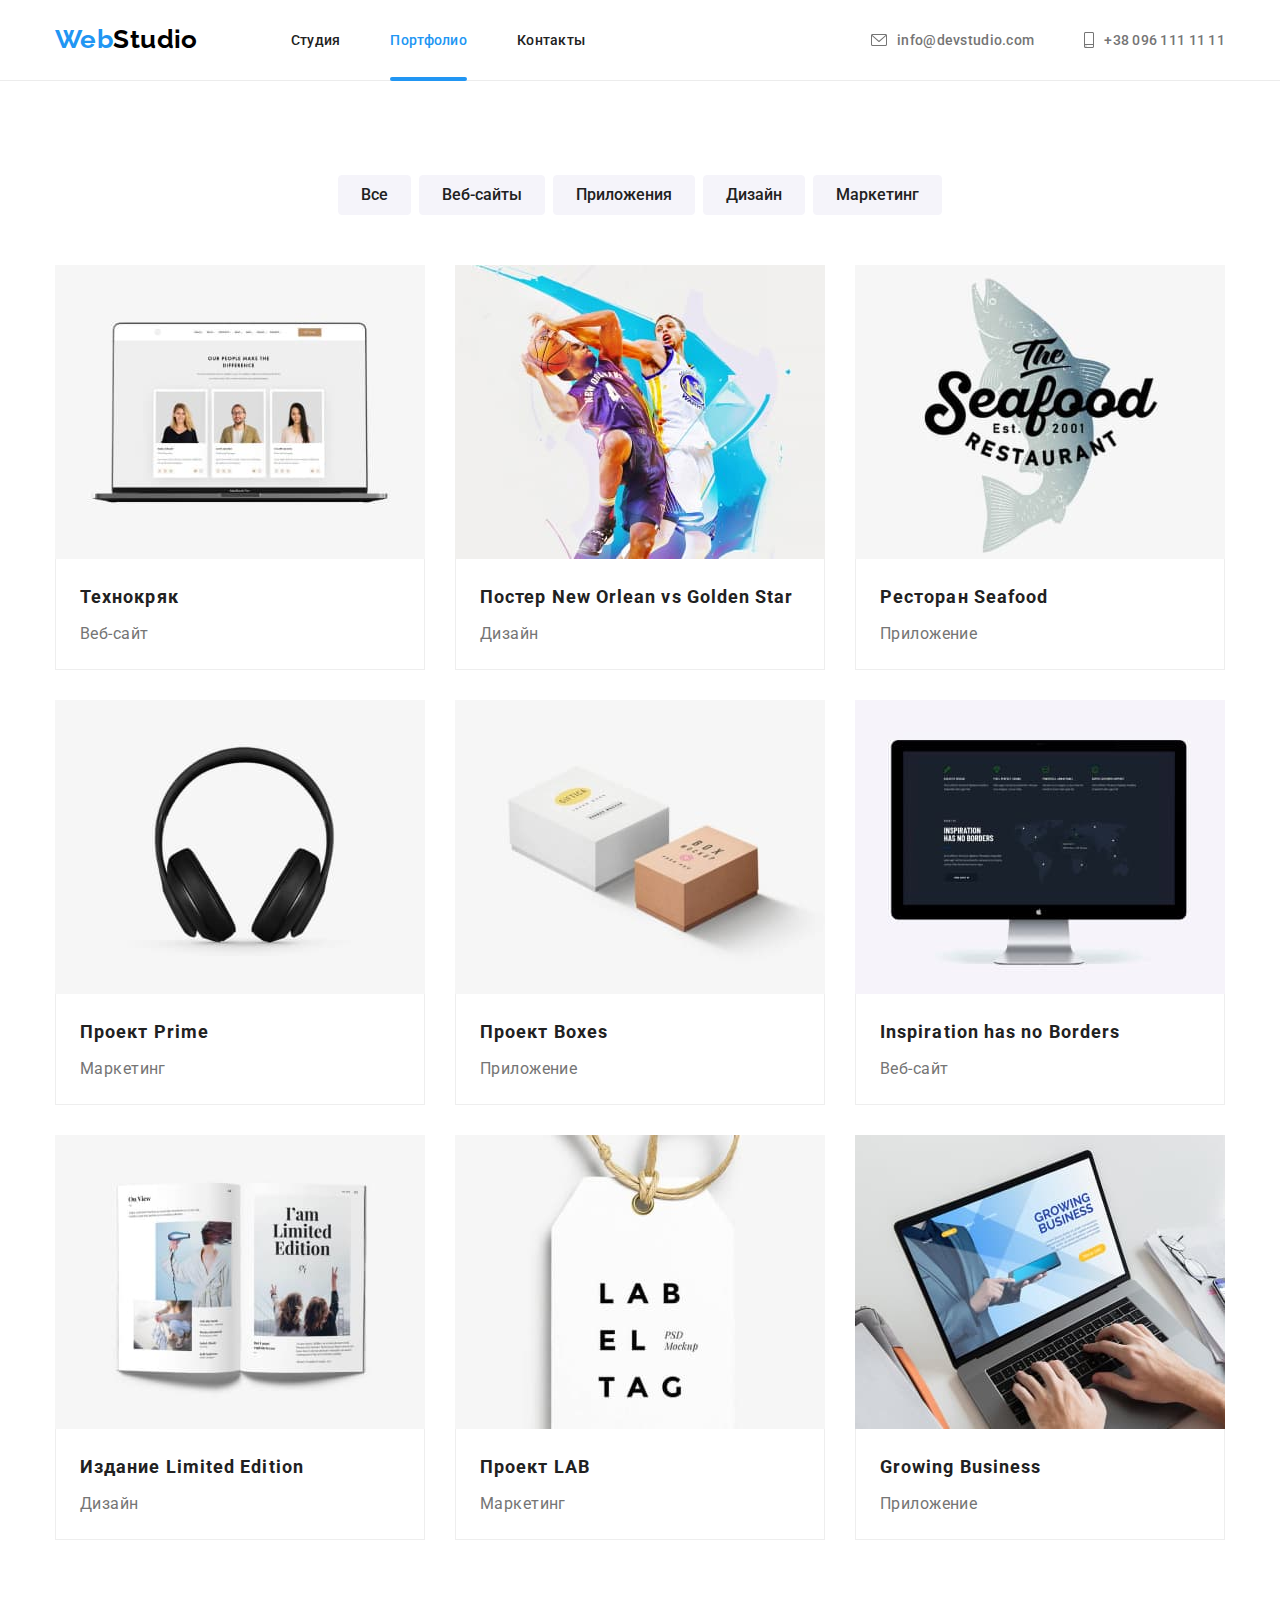
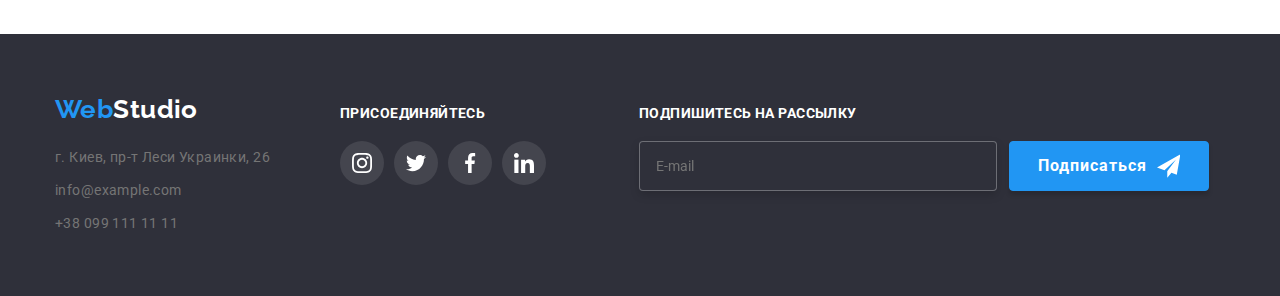
==== commit 0e6b570a: "mentor fix" ====
--- a/portfolio.html
+++ b/portfolio.html
@@ -18,7 +18,7 @@
 
 <body>
 <!-- header -->
-<header class="header-nav">
+<header class="header-nav header">
     <div class="header-div container">
     
             <a lang="en" href="./index.html" class="logo-link"><span class="logo logo-accent">Web</span><span
@@ -211,73 +211,74 @@
 <!-- footer -->
 <footer class="footer">
     <div class="container"> 
-<section class="footer__container">
-
-<div>
-<a lang="en" href="./index.html" class="footer__logo"><span class=" logo logo-accent">Web</span><span class="logo logo-footer">Studio</span></a>
-<address>
-    <ul class="footer__list">
-        <li><a class="address" href="https://goo.gl/maps/949zWMk1F1yrqGog6" target="_blank" rel="noreferrer noopener">г. Киев, пр-т Леси Украинки, 26</a></li>
-        <li><a class="address" href="mailto:info@example.com">info@example.com</a></li>
-        <li><a class="address" href="tel:+380991111111">+38 099 111 11 11</a></li>
-    </ul>
-</address>
-</div>
-
-<section class="join__section">
-    <h3 class="join">присоединяйтесь</h3>
-    <ul class="join__social">
-        <li class="join__item">
-            <a href="" class="join__social-link" aria-label="instagram link" rel="noreferrer noopener">
-                <svg class="join__social-icon">
-                    <use href="./images/icons.svg#icon-instagram-2"></use>
-                </svg>
-            </a>
-        </li>
-    
-        <li class="join__item">
-            <a href="" class="join__social-link" aria-label="instagram link" rel="noreferrer noopener">
-                <svg class="join__social-icon">
-                    <use href="./images/icons.svg#icon-twitter-1"></use>
-                </svg>
-            </a>
-        </li>
-    
-        <li class="join__item">
-            <a href="" class="join__social-link" aria-label="instagram link" rel="noreferrer noopener">
-                <svg class="join__social-icon">
-                    <use href="./images/icons.svg#icon-facebook-1"></use>
-                </svg>
-            </a>
-        </li>
-    
-        <li class="join__item">
-            <a href="" class="join__social-link" aria-label="instagram link" rel="noreferrer noopener">
-                <svg class="join__social-icon">
-                    <use href="./images/icons.svg#icon-linkedin-1"></use>
-                </svg>
-            </a>
-        </li>
-    </ul>
-</section>
-
-<section class="subscribe__section">
-    <h3 class="join">Подпишитесь на рассылку</h3>
-    
-    <form autocomplete="off" class="subscribe__form">
-        <input class="subscribe__input" name="subscribe" type="email" id="email-subscribe" placeholder="E-mail">
-        
-        <button type="submit" class="subscribe__button">Подписаться
-            <svg class="subscribe__icon">
-                <use href="./images/icons.svg#icon-send"></use>
-            </svg>
-        </button>
-    </form>
-</section>
-
+        <section class="footer__container">
+            <h2 class="visually-hidden">Присоединяйтесь</h2>
+
+            <div>
+            <a lang="en" href="./index.html" class="footer__logo"><span class=" logo logo-accent">Web</span><span class="logo logo-footer">Studio</span></a>
+            <address>
+                <ul class="footer__list">
+                    <li><a class="address" href="https://goo.gl/maps/949zWMk1F1yrqGog6" target="_blank" rel="noreferrer noopener">г. Киев, пр-т Леси Украинки, 26</a></li>
+                    <li><a class="address" href="mailto:info@example.com">info@example.com</a></li>
+                    <li><a class="address" href="tel:+380991111111">+38 099 111 11 11</a></li>
+                </ul>
+            </address>
+            </div>
+
+            <section class="join__section">
+                <h3 class="join">присоединяйтесь</h3>
+                <ul class="join__social">
+                    <li class="join__item">
+                        <a href="" class="join__social-link" aria-label="instagram link" rel="noreferrer noopener">
+                            <svg class="join__social-icon">
+                                <use href="./images/icons.svg#icon-instagram-2"></use>
+                            </svg>
+                        </a>
+                    </li>
+                
+                    <li class="join__item">
+                        <a href="" class="join__social-link" aria-label="instagram link" rel="noreferrer noopener">
+                            <svg class="join__social-icon">
+                                <use href="./images/icons.svg#icon-twitter-1"></use>
+                            </svg>
+                        </a>
+                    </li>
+                
+                    <li class="join__item">
+                        <a href="" class="join__social-link" aria-label="instagram link" rel="noreferrer noopener">
+                            <svg class="join__social-icon">
+                                <use href="./images/icons.svg#icon-facebook-1"></use>
+                            </svg>
+                        </a>
+                    </li>
+                
+                    <li class="join__item">
+                        <a href="" class="join__social-link" aria-label="instagram link" rel="noreferrer noopener">
+                            <svg class="join__social-icon">
+                                <use href="./images/icons.svg#icon-linkedin-1"></use>
+                            </svg>
+                        </a>
+                    </li>
+                </ul>
+            </section>
+
+            <section class="subscribe__section">
+                <h3 class="join">Подпишитесь на рассылку</h3>
+                
+                <form autocomplete="off" class="subscribe__form">
+                    <input class="subscribe__input" name="subscribe" type="email" id="email-subscribe" placeholder="E-mail">
+                    
+                    <button type="submit" class="subscribe__button">Подписаться
+                        <svg class="subscribe__icon">
+                            <use href="./images/icons.svg#icon-send"></use>
+                        </svg>
+                    </button>
+                </form>
+            </section>
+        </section>
     </div>
 
-</footer>
+        </footer>
 
 
 </body>
--- a/css/main.min.css
+++ b/css/main.min.css
@@ -1,2 +1,2 @@
-:root{--main-text: #757575;--title-color: #212121;--accent-color: #2196f3;--main-background: #ffffff;--secondary-background: #f5f4fa;--black: #000000;--white: #ffffff;--dark-background: #2f303a;--address-inactive: color: rgba(255, 255, 255, 0.6);--header-border: #ECECEC;--hero-button-hover: #188CE8;--social-icon: #AFB1B8;--cubic: cubic-bezier(0.4, 0, 0.2, 1)}body{color:var(--main-text);background-color:var(--main-background);font-family:"Roboto",sans-serif;font-size:14px;line-height:1.71;letter-spacing:0.03em}.section{padding-top:94px;padding-bottom:94px}h1,h2,h3,p{margin:0;padding:0}img{display:block;max-width:100%;height:auto}ul{list-style:none;margin:0;padding:0}.link{text-decoration:none}.container{width:1200px;padding:0 15px;margin-right:auto;margin-left:auto}.visually-hidden{position:absolute;white-space:nowrap;width:1px;height:1px;overflow:hidden;border:0;padding:0;clip:rect(0 0 0 0);clip-path:inset(50%);margin:-1px}.section-title{color:var(--title-color);font-weight:700;font-size:36px;line-height:1.17;text-align:center;margin-bottom:50px}.title-text{color:var(--title-color);font-weight:700;line-height:1.17;margin-bottom:10px}.logo-link{display:block;padding-top:24px;padding-bottom:24px;text-decoration:none}.logo{font-family:"Raleway", sans-serif;font-weight:700;font-size:26px;line-height:1.17}.logo-accent{color:var(--accent-color)}.logo-header{color:var(--black)}.logo-footer{color:var(--main-background)}.header{border-bottom:1px solid #ECECEC}.header-div{display:flex;align-items:center;justify-content:flex-start}.nav{display:flex;margin-left:93px}.nav li:not(:last-child){margin-right:50px}.nav__link{display:block;padding-top:32px;padding-bottom:32px;color:var(--title-color);font-weight:500;line-height:1.17;text-decoration:none;letter-spacing:0.02em;transition:color 250ms var(--cubic)}.nav__link:hover,.nav__link:focus,.nav__link:active{color:var(--accent-color)}.current{display:block;padding-top:32px;padding-bottom:32px;color:var(--accent-color);font-weight:500;text-decoration:none;letter-spacing:0.02em;position:relative}.current::after{content:"";display:flex;width:100%;height:4px;background-color:var(--accent-color);border-radius:2px;position:absolute;bottom:0}.contact-list{display:flex;margin-left:auto}.contact-list li+li{margin-left:50px}.nav__contact{display:flex;justify-content:space-evenly;justify-content:center;align-items:center;padding-top:32px;padding-bottom:32px;color:var(--main-text);font-weight:500;line-height:1.17;text-decoration:none;letter-spacing:0.02em;transition:color 250ms var(--cubic)}.nav__contact:hover,.nav__contact:focus{color:var(--accent-color)}.contacts__icon{fill:currentColor;margin-right:10px}.hero{background-color:var(--dark-background);text-align:center;padding-top:200px;padding-bottom:200px;background-image:linear-gradient(rgba(47,48,58,0.4), rgba(47,48,58,0.4)),url("../images/hero.jpg");max-width:1600px;margin-left:auto;margin-right:auto;background-repeat:no-repeat;background-position:center;background-size:cover}.hero__title{font-size:44px;color:var(--white);font-weight:900;line-height:1.36;text-transform:uppercase;margin-bottom:30px}.hero__button{background-color:var(--accent-color);border:1px solid var(--accent-color);border-radius:4px;color:var(--white);cursor:pointer;font-family:inherit;font-weight:700;line-height:1.875;font-size:16px;width:200px;height:50px;transition:background-color 250ms var(--cubic)}.hero__button:hover,.hero__button:focus{background-color:var(--hero-button-hover)}.features__list{display:flex;justify-content:center}.features__list li+li{margin-left:30px}.features__item{width:270px}.features__paragraph{display:block;width:270px}.features__icon{width:70px;height:70px}.features__icon-box{display:flex;justify-content:space-evenly;justify-content:center;align-items:center;width:270px;height:120px;background-color:var(--secondary-background);border-radius:4px;margin-bottom:30px}.occupation__section{padding-top:0}.occupation__list{display:flex;justify-content:center}.occupation__list li+li{margin-left:30px}.occupation__item{position:relative}.occupation__overlay{background-color:var(--dark-background);display:block;position:absolute;height:70px;left:0;right:0;bottom:0;opacity:80%}.occupation__text{font-style:normal;font-weight:700;font-size:14px;line-height:16px;letter-spacing:0.03em;text-transform:uppercase;text-align:center;color:var(--main-background);display:block;width:370px;position:absolute;bottom:27px}.team.section{background-color:var(--secondary-background)}.team__list{display:flex;justify-content:center}.team__list>li+li{margin-left:30px}.team__member{background-color:var(--main-background);box-shadow:0px 1px 3px rgba(0,0,0,0.12),0px 1px 1px rgba(0,0,0,0.14),0px 2px 1px rgba(0,0,0,0.2);border-radius:0px 0px 4px 4px;width:270px;text-align:center}.team__card{padding-top:30px;padding-bottom:30px}.team__name{color:var(--title-color);font-weight:500;line-height:1.17;font-size:16px}.team__job{line-height:1.17;font-size:16px;margin-top:10px}.team__social{margin-top:16px;display:flex;justify-content:space-evenly;justify-content:center;align-items:center}.team__social-item{color:var(--social-icon)}.team__social-item:not(:last-child){margin-right:10px}.team__social-link{color:var(--social-icon);fill:var(--social-icon);width:44px;height:44px;display:flex;justify-content:center;align-items:center;border-radius:50%;transition:background-color 250ms var(--cubic)}.team__social-link:hover,.team__social-link:focus{color:var(--main-background);fill:currentColor;background-color:var(--accent-color)}.team__social-icon{width:20px;height:20px;fill:currentColor}.clients__list{display:flex}.clients__item{display:flex}.clients__item:not(:last-child){margin-right:30px}.clients__link{color:var(--social-icon);width:170px;height:92px;border:1px solid var(--social-icon);border-radius:4px;display:flex;justify-content:center;align-items:center;transition:border 250ms var(--cubic),color 250ms var(--cubic)}.clients__link:hover,.clients__link:focus{border:1px solid var(--accent-color);color:var(--accent-color)}.client__icon{fill:currentColor}.footer{margin-right:auto;margin-left:auto;padding-top:60px;padding-bottom:60px;background-color:var(--dark-background)}.footer__logo{display:block;margin-bottom:20px;text-decoration:none}.address{color:var(--address-inactive);font-style:normal;text-decoration:none;transition:color 250ms var(--cubic)}.address:hover,.address:focus{color:var(--white)}.footer__list li+li{margin-top:9px}.footer__container{display:flex;align-items:baseline}.join__section{margin-left:70px;width:206px}.join{font-style:normal;font-weight:700;font-size:14px;line-height:16px;letter-spacing:0.03em;text-transform:uppercase;color:var(--main-background);margin-bottom:20px}.join__social{display:flex;align-items:center}.join__social-link{color:var(--main-background);width:44px;height:44px;background-color:rgba(255,255,255,0.1);border-radius:50%;display:flex;justify-content:center;align-items:center;transition:background-color 250ms var(--cubic)}.join__social-link:hover,.join__social-link:focus{background-color:var(--accent-color)}.join__item:not(:last-child){margin-right:10px}.join__social-icon{width:20px;height:20px;fill:currentColor}.subscribe__section{margin-left:93px}.subscribe__button{display:flex;align-items:center;text-align:center;width:200px;height:50px;border-radius:4px;padding:10px 28px;margin-left:12px;background-color:var(--accent-color);border:1px solid var(--accent-color);box-shadow:0px 4px 4px rgba(0,0,0,0.15);font-weight:700;font-size:16px;line-height:30px;letter-spacing:0.06em;color:var(--main-background);cursor:pointer}.subscribe__icon{fill:currentColor;width:24px;height:24px;margin-left:10px}.subscribe__form{display:flex}.subscribe__input{width:358px;height:50px;border:1px solid rgba(255,255,255,0.3);box-sizing:border-box;filter:drop-shadow(0px 4px 4px rgba(0,0,0,0.15));border-radius:4px;background-color:var(--dark-background);padding:15px 16px;color:var(--white)}.backdrop{position:fixed;top:0;left:0;right:0;bottom:0;background:rgba(0,0,0,0.2);transition:opacity 250ms var(--cubic)}.is-hidden{visibility:0;opacity:0;pointer-events:none}.backdrop.is-hidden .modal{transform:translate(-50%, 300%) scale(3)}.modal{min-width:528px;min-height:581px;background-color:var(--main-background);position:absolute;top:50%;left:50%;transform:translate(-50%, -50%) scale(1);transition:transform 300ms var(--cubic);padding:40px}.modal__button{padding:0;position:absolute;right:8px;top:8px;width:30px;height:30px;display:flex;align-items:center;justify-content:center;background-color:var(--main-background);color:#000000;border:1px solid #0000001A;border-radius:50%;transition:color 250ms var(--cubic)}.modal__button:hover,.modal__button:focus{color:var(--accent-color)}.modal__button--close{width:11px;height:11px;fill:currentColor}.modal__title{color:var(--title-color);font-weight:700;font-size:20px;line-height:23px;text-align:center;letter-spacing:0.03em;margin-bottom:30px}.modal__input--div{display:block;position:relative;width:448px;height:58px;margin-bottom:10px}.label{font-size:12px;line-height:14px;letter-spacing:0.01em;position:absolute;top:-11px;left:0;transform:translateY(-50%);user-select:none}.modal__inputtab{width:100%;height:40px;border:1px solid rgba(33,33,33,0.2);border-radius:4px;padding:12px 42px;outline:none;transition:border-color 250ms var(--cubic),color 250ms var(--cubic)}.modal__inputtab:hover,.modal__inputtab:focus{border-color:var(--accent-color)}.modal__inputtab:not(:placeholder-shown){border-color:var(--accent-color)}.modal__icon--div{color:var(--title-color);transition:color 250ms var(--cubic)}.modal__icon--div:hover,.modal__icon--div:focus{color:var(--accent-color)}.modal__inputtab:hover ~ .modal__icon--div,.input-tab:focus ~ .modal__icon--div{color:var(--accent-color)}.modal__inputtab:not(:placeholder-shown) ~ .modal__icon--div{color:var(--accent-color)}.modal__icon{fill:currentColor;width:18px;height:18px;position:absolute;top:11px;left:12px}.comment-field{display:block;position:relative;width:448px;height:120px;margin-bottom:20px}.comment{resize:none;padding:12px 16px;width:448px;height:120px}.agreement{display:flex;align-items:center;justify-content:center;margin-bottom:30px;user-select:none}.checkbox-square{width:16px;height:15px;border:2px solid var(--title-color);border-radius:4px;margin-right:8px;display:flex;align-items:center;justify-items:center;background-origin:border-box}.checkbox{position:absolute;white-space:nowrap;width:1px;height:1px;overflow:hidden;border:0;padding:0;clip:rect(0 0 0 0);clip-path:inset(50%);margin:-1px}.agreement__link{text-decoration:underline;color:var(--accent-color)}.agreement__check{cursor:pointer;user-select:none;display:flex;align-items:center;justify-content:center}.agreement__check::before{content:' ';margin-right:8px;min-width:16px;min-height:15px;background-origin:border-box;background-size:cover;cursor:pointer;width:16px;height:15px;border:2px solid var(--title-color);border-radius:4px;margin-right:8px;transition:background-image 250ms var(--cubic)}.checkbox:checked ~ .agreement__check::before{background-image:url("../images/iconcheck.svg");border:none}.icon-check{width:11px;height:8px}.submit{display:block;margin-right:auto;margin-left:auto;width:200px;height:50px;padding:0;font-weight:700;font-size:16px;line-height:30px;letter-spacing:0.06em;color:var(--main-background);border:1px solid var(--accent-color);background-color:var(--accent-color);border-radius:4px;cursor:pointer;filter:drop-shadow(0px 4px 4px rgba(0,0,0,0.25));transition:border-color 250ms var(--cubic),background-color 250ms var(--cubic)}.submit:hover,.submit:focus{border-color:var(--hero-button-hover);background-color:var(--hero-button-hover);box-shadow:0px 4px 4px rgba(0,0,0,0.15)}.filter{display:flex;justify-content:center}.filter li+li{margin-left:8px}.filter__button{background-color:var(--secondary-background);color:var(--title-color);line-height:1.625;font-weight:500;font-size:16px;border:1px solid var(--secondary-background);border-radius:4px;padding:6px 22px;transition:background-color 250ms var(--cubic),color 250ms var(--cubic),border 250ms var(--cubic),box-shadow 250ms var(--cubic)}.filter__button:hover,.filter__button:focus{background-color:var(--accent-color);color:var(--main-background);cursor:pointer;border:1px solid var(--accent-color);box-shadow:0px 3px 1px rgba(0,0,0,0.1),0px 1px 2px rgba(0,0,0,0.08),0px 2px 2px rgba(0,0,0,0.12)}.title-portfolio{color:var(--title-color);font-size:18px;line-height:2;letter-spacing:0.06em;margin-bottom:4px}.project-type{line-height:1.875;color:var(--main-text);font-size:16px}.projects{margin-top:50px;display:flex;flex-wrap:wrap;justify-content:center}.projects li:nth-child(3n+1){margin-left:0}.projects li:nth-last-child(-n+3){margin-bottom:0}.projects__item{margin-bottom:30px;margin-left:30px}.projects__link{display:block;width:370px;position:relative;transition:box-shadow 250ms var(--cubic)}.projects__link:hover,.projects__link:focus{box-shadow:0px 1px 1px rgba(0,0,0,0.12),0px 4px 4px rgba(0,0,0,0.06),1px 4px 6px rgba(0,0,0,0.16)}.portfolio__thumb{display:block;position:relative;overflow:hidden;top:0;left:0;width:370px}.portfolio__overlay{position:absolute;display:block;background-color:var(--accent-color);width:100%;height:294px;top:0;left:0;transition:transform 250ms var(--cubic);transform:translateY(101%);opacity:90%}.projects__link:hover .portfolio__overlay,.projects__link:focus .portfolio__overlay{transform:translateY(0)}.portfolio__overlay-text{position:absolute;display:block;width:322px;height:100%;top:63px;left:24px;font-size:18px;line-height:28px;letter-spacing:0.03em;color:var(--main-background);transition:transform 250ms var(--cubic);transform:translateY(101%)}.projects__link:hover .portfolio__overlay-text,.projects__link:focus .portfolio__overlay-text{transform:translateY(0)}.projects__text{width:370px;padding:20px 24px;border-right:1px solid #EEEEEE;border-left:1px solid #EEEEEE;border-bottom:1px solid #EEEEEE}
+:root{--main-text: #757575;--title-color: #212121;--accent-color: #2196f3;--main-background: #ffffff;--secondary-background: #f5f4fa;--black: #000000;--white: #ffffff;--dark-background: #2f303a;--address-inactive: color: rgba(255, 255, 255, 0.6);--header-border: #ECECEC;--hero-button-hover: #188CE8;--social-icon: #AFB1B8;--cubic: cubic-bezier(0.4, 0, 0.2, 1)}body{color:var(--main-text);background-color:var(--main-background);font-family:"Roboto",sans-serif;font-size:14px;line-height:1.71;letter-spacing:0.03em}.section{padding-top:94px;padding-bottom:94px}h1,h2,h3,p{margin:0;padding:0}img{display:block;max-width:100%;height:auto}ul{list-style:none;margin:0;padding:0}.link{text-decoration:none}.container{width:1200px;padding:0 15px;margin-right:auto;margin-left:auto}.visually-hidden{position:absolute;white-space:nowrap;width:1px;height:1px;overflow:hidden;border:0;padding:0;clip:rect(0 0 0 0);clip-path:inset(50%);margin:-1px}.section-title{color:var(--title-color);font-weight:700;font-size:36px;line-height:1.17;text-align:center;margin-bottom:50px}.title-text{color:var(--title-color);font-weight:700;line-height:1.17;margin-bottom:10px}.logo-link{display:block;padding-top:24px;padding-bottom:24px;text-decoration:none}.logo{font-family:"Raleway", sans-serif;font-weight:700;font-size:26px;line-height:1.17}.logo-accent{color:var(--accent-color)}.logo-header{color:var(--black)}.logo-footer{color:var(--main-background)}.header{border-bottom:1px solid #ECECEC}.header-div{display:flex;align-items:center;justify-content:flex-start}.nav{display:flex;margin-left:93px}.nav li:not(:last-child){margin-right:50px}.nav__link{display:block;padding-top:32px;padding-bottom:32px;color:var(--title-color);font-weight:500;line-height:1.17;text-decoration:none;letter-spacing:0.02em;transition:color 250ms var(--cubic)}.nav__link:hover,.nav__link:focus,.nav__link:active{color:var(--accent-color)}.current{display:block;padding-top:32px;padding-bottom:32px;color:var(--accent-color);font-weight:500;text-decoration:none;letter-spacing:0.02em;position:relative}.current::after{content:"";display:flex;width:100%;height:4px;background-color:var(--accent-color);border-radius:2px;position:absolute;bottom:-1px}.contact-list{display:flex;margin-left:auto}.contact-list li+li{margin-left:50px}.nav__contact{display:flex;justify-content:space-evenly;justify-content:center;align-items:center;padding-top:32px;padding-bottom:32px;color:var(--main-text);font-weight:500;line-height:1.17;text-decoration:none;letter-spacing:0.02em;transition:color 250ms var(--cubic)}.nav__contact:hover,.nav__contact:focus{color:var(--accent-color)}.contacts__icon{fill:currentColor;margin-right:10px}.hero{background-color:var(--dark-background);text-align:center;padding-top:200px;padding-bottom:200px;background-image:linear-gradient(rgba(47,48,58,0.4), rgba(47,48,58,0.4)),url("../images/hero.jpg");max-width:1600px;margin-left:auto;margin-right:auto;background-repeat:no-repeat;background-position:center;background-size:cover}.hero__title{font-size:44px;color:var(--white);font-weight:900;line-height:1.36;text-transform:uppercase;margin-bottom:30px}.hero__button{background-color:var(--accent-color);border:1px solid var(--accent-color);border-radius:4px;color:var(--white);cursor:pointer;font-family:inherit;font-weight:700;line-height:1.875;font-size:16px;width:200px;height:50px;transition:background-color 250ms var(--cubic)}.hero__button:hover,.hero__button:focus{background-color:var(--hero-button-hover)}.features__list{display:flex;justify-content:center}.features__list li+li{margin-left:30px}.features__item{width:270px}.features__paragraph{display:block;width:270px}.features__icon{width:70px;height:70px}.features__icon-box{display:flex;justify-content:space-evenly;justify-content:center;align-items:center;width:270px;height:120px;background-color:var(--secondary-background);border-radius:4px;margin-bottom:30px}.occupation__section{padding-top:0}.occupation__list{display:flex;justify-content:center}.occupation__list li+li{margin-left:30px}.occupation__item{position:relative}.occupation__overlay{background-color:var(--dark-background);display:block;position:absolute;height:70px;left:0;right:0;bottom:0;opacity:80%}.occupation__text{font-style:normal;font-weight:700;font-size:14px;line-height:16px;letter-spacing:0.03em;text-transform:uppercase;text-align:center;color:var(--main-background);display:block;width:370px;position:absolute;bottom:27px}.team.section{background-color:var(--secondary-background)}.team__list{display:flex;justify-content:center}.team__list>li+li{margin-left:30px}.team__member{background-color:var(--main-background);box-shadow:0px 1px 3px rgba(0,0,0,0.12),0px 1px 1px rgba(0,0,0,0.14),0px 2px 1px rgba(0,0,0,0.2);border-radius:0px 0px 4px 4px;width:270px;text-align:center}.team__card{padding-top:30px;padding-bottom:30px}.team__name{color:var(--title-color);font-weight:500;line-height:1.17;font-size:16px}.team__job{line-height:1.17;font-size:16px;margin-top:10px}.team__social{margin-top:16px;display:flex;justify-content:space-evenly;justify-content:center;align-items:center}.team__social-item{color:var(--social-icon)}.team__social-item:not(:last-child){margin-right:10px}.team__social-link{color:var(--social-icon);fill:var(--social-icon);width:44px;height:44px;display:flex;justify-content:center;align-items:center;border-radius:50%;transition:background-color 250ms var(--cubic)}.team__social-link:hover,.team__social-link:focus{color:var(--main-background);fill:currentColor;background-color:var(--accent-color)}.team__social-icon{width:20px;height:20px;fill:currentColor}.clients__list{display:flex}.clients__item{display:flex}.clients__item:not(:last-child){margin-right:30px}.clients__link{color:var(--social-icon);width:170px;height:92px;border:1px solid var(--social-icon);border-radius:4px;display:flex;justify-content:center;align-items:center;transition:border 250ms var(--cubic),color 250ms var(--cubic)}.clients__link:hover,.clients__link:focus{border:1px solid var(--accent-color);color:var(--accent-color)}.client__icon{fill:currentColor}.footer{margin-right:auto;margin-left:auto;padding-top:60px;padding-bottom:60px;background-color:var(--dark-background)}.footer__logo{display:block;margin-bottom:20px;text-decoration:none}.address{color:var(--address-inactive);font-style:normal;text-decoration:none;transition:color 250ms var(--cubic)}.address:hover,.address:focus{color:var(--white)}.footer__list li+li{margin-top:9px}.footer__container{display:flex;align-items:baseline}.join__section{margin-left:70px;width:206px}.join{font-style:normal;font-weight:700;font-size:14px;line-height:16px;letter-spacing:0.03em;text-transform:uppercase;color:var(--main-background);margin-bottom:20px}.join__social{display:flex;align-items:center}.join__social-link{color:var(--main-background);width:44px;height:44px;background-color:rgba(255,255,255,0.1);border-radius:50%;display:flex;justify-content:center;align-items:center;transition:background-color 250ms var(--cubic)}.join__social-link:hover,.join__social-link:focus{background-color:var(--accent-color)}.join__item:not(:last-child){margin-right:10px}.join__social-icon{width:20px;height:20px;fill:currentColor}.subscribe__section{margin-left:93px}.subscribe__button{display:flex;align-items:center;text-align:center;width:200px;height:50px;border-radius:4px;padding:10px 28px;margin-left:12px;background-color:var(--accent-color);border:1px solid var(--accent-color);box-shadow:0px 4px 4px rgba(0,0,0,0.15);font-weight:700;font-size:16px;line-height:30px;letter-spacing:0.06em;color:var(--main-background);cursor:pointer}.subscribe__icon{fill:currentColor;width:24px;height:24px;margin-left:10px}.subscribe__form{display:flex}.subscribe__input{width:358px;height:50px;border:1px solid rgba(255,255,255,0.3);box-sizing:border-box;filter:drop-shadow(0px 4px 4px rgba(0,0,0,0.15));border-radius:4px;background-color:var(--dark-background);padding:15px 16px;color:var(--white)}.backdrop{position:fixed;top:0;left:0;right:0;bottom:0;background:rgba(0,0,0,0.2);transition:opacity 250ms var(--cubic)}.is-hidden{visibility:0;opacity:0;pointer-events:none}.backdrop.is-hidden .modal{transform:translate(-50%, 300%) scale(3)}.modal{min-width:528px;min-height:581px;background-color:var(--main-background);position:absolute;top:50%;left:50%;transform:translate(-50%, -50%) scale(1);transition:transform 300ms var(--cubic);padding:40px}.modal__button{padding:0;position:absolute;right:8px;top:8px;width:30px;height:30px;display:flex;align-items:center;justify-content:center;background-color:var(--main-background);color:#000000;border:1px solid #0000001A;border-radius:50%;transition:color 250ms var(--cubic)}.modal__button:hover,.modal__button:focus{color:var(--accent-color)}.modal__button--close{width:11px;height:11px;fill:currentColor}.modal__title{color:var(--title-color);font-weight:700;font-size:20px;line-height:23px;text-align:center;letter-spacing:0.03em;margin-bottom:30px}.modal__input--div{display:block;position:relative;width:448px;height:58px;margin-bottom:10px}.label{font-size:12px;line-height:14px;letter-spacing:0.01em;position:absolute;top:-11px;left:0;transform:translateY(-50%);user-select:none}.modal__inputtab{width:100%;height:40px;border:1px solid rgba(33,33,33,0.2);border-radius:4px;padding:12px 42px;outline:none;transition:border-color 250ms var(--cubic),color 250ms var(--cubic)}.modal__inputtab:hover,.modal__inputtab:focus{border-color:var(--accent-color)}.modal__inputtab:not(:placeholder-shown){border-color:var(--accent-color)}.modal__icon--div{color:var(--title-color);transition:color 250ms var(--cubic)}.modal__icon--div:hover,.modal__icon--div:focus{color:var(--accent-color)}.modal__inputtab:hover ~ .modal__icon--div,.modal__inputtab:focus ~ .modal__icon--div{color:var(--accent-color)}.modal__inputtab:not(:placeholder-shown) ~ .modal__icon--div{color:var(--accent-color)}.modal__icon{fill:currentColor;width:18px;height:18px;position:absolute;top:11px;left:12px}.comment-field{display:block;position:relative;width:448px;height:120px;margin-bottom:20px}.comment{resize:none;padding:12px 16px;width:448px;height:120px}.agreement{display:flex;align-items:center;justify-content:center;margin-bottom:30px;user-select:none}.checkbox-square{width:16px;height:15px;border:2px solid var(--title-color);border-radius:4px;margin-right:8px;display:flex;align-items:center;justify-items:center;background-origin:border-box}.checkbox{position:absolute;white-space:nowrap;width:1px;height:1px;overflow:hidden;border:0;padding:0;clip:rect(0 0 0 0);clip-path:inset(50%);margin:-1px}.agreement__link{text-decoration:underline;color:var(--accent-color)}.agreement__check{cursor:pointer;user-select:none;display:flex;align-items:center;justify-content:center}.agreement__check::before{content:' ';margin-right:8px;min-width:16px;min-height:15px;background-origin:border-box;background-size:cover;cursor:pointer;width:16px;height:15px;border:2px solid var(--title-color);border-radius:4px;margin-right:8px;transition:background-image 250ms var(--cubic)}.checkbox:checked ~ .agreement__check::before{background-image:url("../images/iconcheck.svg");border:none}.icon-check{width:11px;height:8px}.submit{display:block;margin-right:auto;margin-left:auto;width:200px;height:50px;padding:0;font-weight:700;font-size:16px;line-height:30px;letter-spacing:0.06em;color:var(--main-background);border:1px solid var(--accent-color);background-color:var(--accent-color);border-radius:4px;cursor:pointer;filter:drop-shadow(0px 4px 4px rgba(0,0,0,0.25));transition:border-color 250ms var(--cubic),background-color 250ms var(--cubic)}.submit:hover,.submit:focus{border-color:var(--hero-button-hover);background-color:var(--hero-button-hover);box-shadow:0px 4px 4px rgba(0,0,0,0.15)}.filter{display:flex;justify-content:center}.filter li+li{margin-left:8px}.filter__button{background-color:var(--secondary-background);color:var(--title-color);line-height:1.625;font-weight:500;font-size:16px;border:1px solid var(--secondary-background);border-radius:4px;padding:6px 22px;transition:background-color 250ms var(--cubic),color 250ms var(--cubic),border 250ms var(--cubic),box-shadow 250ms var(--cubic)}.filter__button:hover,.filter__button:focus{background-color:var(--accent-color);color:var(--main-background);cursor:pointer;border:1px solid var(--accent-color);box-shadow:0px 3px 1px rgba(0,0,0,0.1),0px 1px 2px rgba(0,0,0,0.08),0px 2px 2px rgba(0,0,0,0.12)}.title-portfolio{color:var(--title-color);font-size:18px;line-height:2;letter-spacing:0.06em;margin-bottom:4px}.project-type{line-height:1.875;color:var(--main-text);font-size:16px}.projects{margin-top:50px;display:flex;flex-wrap:wrap;justify-content:center}.projects li:nth-child(3n+1){margin-left:0}.projects li:nth-last-child(-n+3){margin-bottom:0}.projects__item{margin-bottom:30px;margin-left:30px}.projects__link{display:block;width:370px;position:relative;transition:box-shadow 250ms var(--cubic)}.projects__link:hover,.projects__link:focus{box-shadow:0px 1px 1px rgba(0,0,0,0.12),0px 4px 4px rgba(0,0,0,0.06),1px 4px 6px rgba(0,0,0,0.16)}.portfolio__thumb{display:block;position:relative;overflow:hidden;top:0;left:0;width:370px}.portfolio__overlay{position:absolute;display:block;background-color:var(--accent-color);width:100%;height:294px;top:0;left:0;transition:transform 250ms var(--cubic);transform:translateY(101%);opacity:90%}.projects__link:hover .portfolio__overlay,.projects__link:focus .portfolio__overlay{transform:translateY(0)}.portfolio__overlay-text{position:absolute;display:block;width:322px;height:100%;top:63px;left:24px;font-size:18px;line-height:28px;letter-spacing:0.03em;color:var(--main-background);transition:transform 250ms var(--cubic);transform:translateY(101%)}.projects__link:hover .portfolio__overlay-text,.projects__link:focus .portfolio__overlay-text{transform:translateY(0)}.projects__text{width:370px;padding:20px 24px;border-right:1px solid #EEEEEE;border-left:1px solid #EEEEEE;border-bottom:1px solid #EEEEEE}
 /*# sourceMappingURL=main.min.css.map */